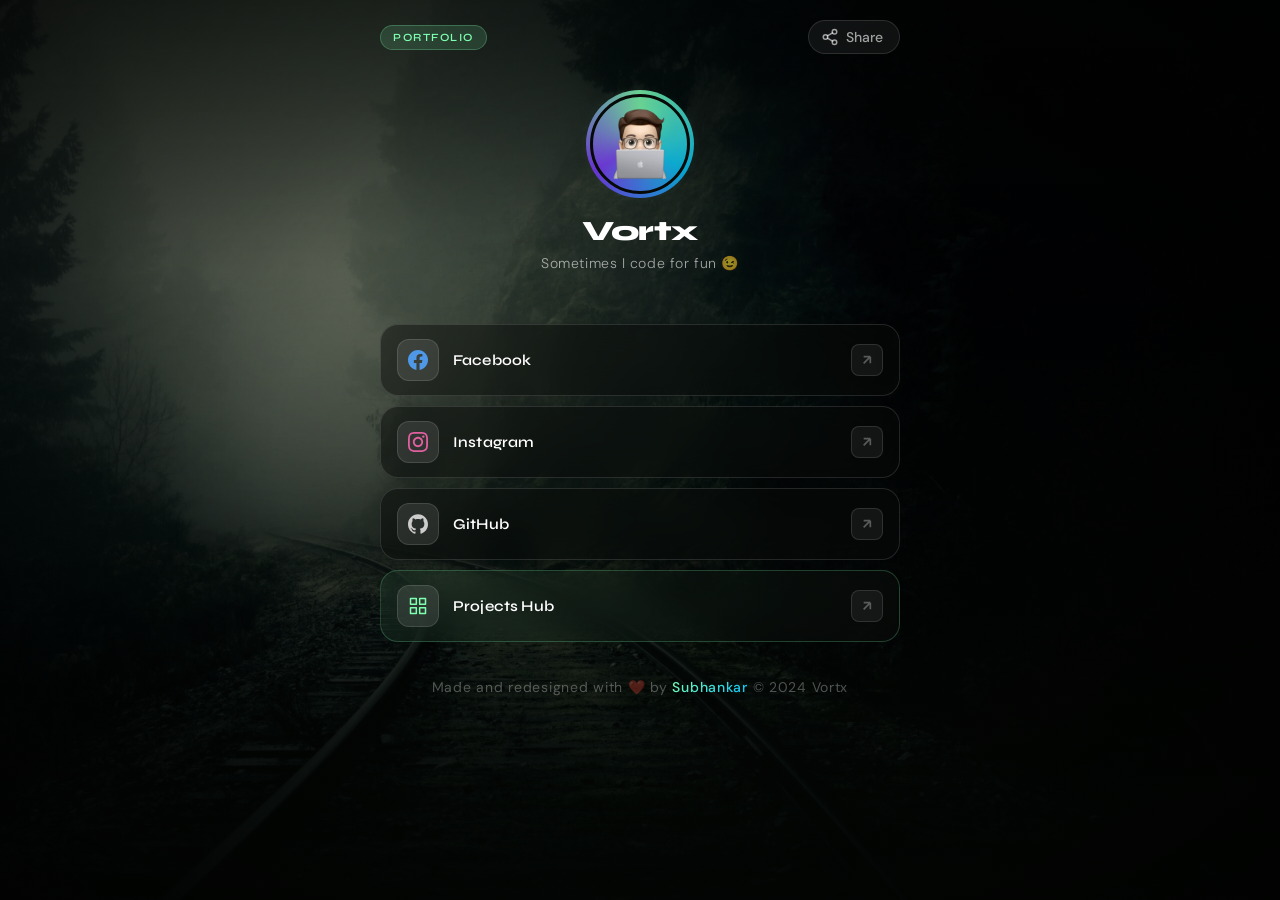
==== index.html @ 809f87cd "first" ====
<!DOCTYPE html>
<html lang="en">
<head>
    <meta charset="UTF-8">
    <meta http-equiv="X-UA-Compatible" content="IE=edge">
    <meta name="viewport" content="width=device-width, initial-scale=1.0">
    <title>Vortx</title>
    <link rel="shortcut icon" href="Main.png" type="image/x-icon">
    <link rel="preconnect" href="https://fonts.googleapis.com">
    <link rel="preconnect" href="https://fonts.gstatic.com" crossorigin>
    <link href="https://fonts.googleapis.com/css2?family=Syne:wght@400;500;600;700;800&family=DM+Sans:wght@300;400;500&display=swap" rel="stylesheet">
    <link rel="stylesheet" href="style.css">
</head>
<body>

  <div class="bg-wrap">
    <img class="bg-img" src="background.jpg" alt="">
    <div class="bg-overlay"></div>
    <div class="bg-vignette"></div>
  </div>

  <div class="page-wrapper">

    <!-- Top bar -->
    <header class="topbar">
      <div class="topbar-left">
        <span class="topbar-tag">Portfolio</span>
      </div>
      <button class="share-btn" id="shareBtn" title="Share">
        <svg width="18" height="18" viewBox="0 0 24 24" fill="none" stroke="currentColor" stroke-width="2" stroke-linecap="round" stroke-linejoin="round">
          <circle cx="18" cy="5" r="3"/><circle cx="6" cy="12" r="3"/><circle cx="18" cy="19" r="3"/>
          <line x1="8.59" y1="13.51" x2="15.42" y2="17.49"/><line x1="15.41" y1="6.51" x2="8.59" y2="10.49"/>
        </svg>
        <span>Share</span>
      </button>
    </header>

    <!-- Hero section -->
    <main class="hero">
      <div class="avatar-wrap">
        <div class="avatar-ring"></div>
        <img class="avatar" src="Main.png" alt="Vortx">
        <div class="avatar-glow"></div>
      </div>

      <h1 class="handle">Vortx</h1>
      <p class="tagline">Sometimes I code for fun 😉</p>
    </main>

    <!-- Links -->
    <nav class="links">

      <a href="https://www.facebook.com/subhankarkundu43" target="_blank" class="link-card" data-platform="facebook">
        <div class="link-icon">
          <svg viewBox="0 0 24 24" fill="currentColor"><path d="M24 12.073c0-6.627-5.373-12-12-12s-12 5.373-12 12c0 5.99 4.388 10.954 10.125 11.854v-8.385H7.078v-3.47h3.047V9.43c0-3.007 1.792-4.669 4.533-4.669 1.312 0 2.686.235 2.686.235v2.953H15.83c-1.491 0-1.956.925-1.956 1.874v2.25h3.328l-.532 3.47h-2.796v8.385C19.612 23.027 24 18.062 24 12.073z"/></svg>
        </div>
        <span class="link-label">Facebook</span>
        <div class="link-arrow">
          <svg width="16" height="16" viewBox="0 0 24 24" fill="none" stroke="currentColor" stroke-width="2.5"><path d="M7 17L17 7M17 7H7M17 7v10"/></svg>
        </div>
      </a>

      <a href="https://www.instagram.com/vortx_43" target="_blank" class="link-card" data-platform="instagram">
        <div class="link-icon">
          <svg viewBox="0 0 24 24" fill="currentColor"><path d="M12 2.163c3.204 0 3.584.012 4.85.07 3.252.148 4.771 1.691 4.919 4.919.058 1.265.069 1.645.069 4.849 0 3.205-.012 3.584-.069 4.849-.149 3.225-1.664 4.771-4.919 4.919-1.266.058-1.644.07-4.85.07-3.204 0-3.584-.012-4.849-.07-3.26-.149-4.771-1.699-4.919-4.92-.058-1.265-.07-1.644-.07-4.849 0-3.204.013-3.583.07-4.849.149-3.227 1.664-4.771 4.919-4.919 1.266-.057 1.645-.069 4.849-.069zm0-2.163c-3.259 0-3.667.014-4.947.072-4.358.2-6.78 2.618-6.98 6.98-.059 1.281-.073 1.689-.073 4.948 0 3.259.014 3.668.072 4.948.2 4.358 2.618 6.78 6.98 6.98 1.281.058 1.689.072 4.948.072 3.259 0 3.668-.014 4.948-.072 4.354-.2 6.782-2.618 6.979-6.98.059-1.28.073-1.689.073-4.948 0-3.259-.014-3.667-.072-4.947-.196-4.354-2.617-6.78-6.979-6.98-1.281-.059-1.69-.073-4.949-.073zm0 5.838c-3.403 0-6.162 2.759-6.162 6.162s2.759 6.163 6.162 6.163 6.162-2.759 6.162-6.163c0-3.403-2.759-6.162-6.162-6.162zm0 10.162c-2.209 0-4-1.79-4-4 0-2.209 1.791-4 4-4s4 1.791 4 4c0 2.21-1.791 4-4 4zm6.406-11.845c-.796 0-1.441.645-1.441 1.44s.645 1.44 1.441 1.44c.795 0 1.439-.645 1.439-1.44s-.644-1.44-1.439-1.44z"/></svg>
        </div>
        <span class="link-label">Instagram</span>
        <div class="link-arrow">
          <svg width="16" height="16" viewBox="0 0 24 24" fill="none" stroke="currentColor" stroke-width="2.5"><path d="M7 17L17 7M17 7H7M17 7v10"/></svg>
        </div>
      </a>

      <a href="https://github.com/Subhankar43" target="_blank" class="link-card" data-platform="github">
        <div class="link-icon">
          <svg viewBox="0 0 24 24" fill="currentColor"><path d="M12 .297c-6.63 0-12 5.373-12 12 0 5.303 3.438 9.8 8.205 11.385.6.113.82-.258.82-.577 0-.285-.01-1.04-.015-2.04-3.338.724-4.042-1.61-4.042-1.61C4.422 18.07 3.633 17.7 3.633 17.7c-1.087-.744.084-.729.084-.729 1.205.084 1.838 1.236 1.838 1.236 1.07 1.835 2.809 1.305 3.495.998.108-.776.417-1.305.76-1.605-2.665-.3-5.466-1.332-5.466-5.93 0-1.31.465-2.38 1.235-3.22-.135-.303-.54-1.523.105-3.176 0 0 1.005-.322 3.3 1.23.96-.267 1.98-.399 3-.405 1.02.006 2.04.138 3 .405 2.28-1.552 3.285-1.23 3.285-1.23.645 1.653.24 2.873.12 3.176.765.84 1.23 1.91 1.23 3.22 0 4.61-2.805 5.625-5.475 5.92.42.36.81 1.096.81 2.22 0 1.606-.015 2.896-.015 3.286 0 .315.21.69.825.57C20.565 22.092 24 17.592 24 12.297c0-6.627-5.373-12-12-12"/></svg>
        </div>
        <span class="link-label">GitHub</span>
        <div class="link-arrow">
          <svg width="16" height="16" viewBox="0 0 24 24" fill="none" stroke="currentColor" stroke-width="2.5"><path d="M7 17L17 7M17 7H7M17 7v10"/></svg>
        </div>
      </a>

      <a href="secondpage.html" class="link-card link-card--featured" data-platform="projects">
        <div class="link-icon">
          <svg viewBox="0 0 24 24" fill="none" stroke="currentColor" stroke-width="1.8" stroke-linecap="round" stroke-linejoin="round"><rect x="3" y="3" width="7" height="7"/><rect x="14" y="3" width="7" height="7"/><rect x="14" y="14" width="7" height="7"/><rect x="3" y="14" width="7" height="7"/></svg>
        </div>
        <span class="link-label">Projects Hub</span>
        <div class="link-arrow">
          <svg width="16" height="16" viewBox="0 0 24 24" fill="none" stroke="currentColor" stroke-width="2.5"><path d="M7 17L17 7M17 7H7M17 7v10"/></svg>
        </div>
      </a>
    </nav>
    <footer class="footer">
    <p class="credit">
        Made and redesigned with <span class="heart"></span>❤️ by 
        <a href="https://www.instagram.com/vortx_43" target="_blank" rel="noreferrer" class="credit-name">Subhankar</a><span> © 2024 Vortx</span>    
      </p>  
    </footer>

  </div>

  <!-- Toast notification -->
  <div class="toast" id="toast">Link copied!</div>

  <script src="script.js"></script>
</body>
</html>
---- style.css ----
/* Vortx Portfolio — Redesigned */
/* Credit: @Vortx */

@import url('https://fonts.googleapis.com/css2?family=Syne:wght@400;500;600;700;800&family=DM+Sans:ital,opsz,wght@0,9..40,300;0,9..40,400;0,9..40,500;1,9..40,300&display=swap');

/* ─── Reset & Base ─────────────────────────────────────── */
*, *::before, *::after {
  box-sizing: border-box;
  margin: 0;
  padding: 0;
}

:root {
  --white: #ffffff;
  --white-60: rgba(255,255,255,0.6);
  --white-30: rgba(255,255,255,0.3);
  --white-10: rgba(255,255,255,0.1);
  --white-06: rgba(255,255,255,0.06);
  --accent: #7fffb0;
  --accent-dim: rgba(127,255,176,0.15);
  --glass: rgba(10,12,10,0.45);
  --glass-border: rgba(255,255,255,0.12);
  --card-hover: rgba(255,255,255,0.08);
  --radius-card: 18px;
  --radius-sm: 10px;
  --transition: 0.22s cubic-bezier(0.4, 0, 0.2, 1);
}

html {
  -webkit-text-size-adjust: 100%;
  scroll-behavior: smooth;
}

body {
  font-family: 'DM Sans', sans-serif;
  font-size: 16px;
  color: var(--white);
  min-height: 100dvh;
  overflow-x: hidden;
  background: #070a07;
}

/* ─── Background ────────────────────────────────────────── */
.bg-wrap {
  position: fixed;
  inset: 0;
  z-index: 0;
}

.bg-img {
  width: 100%;
  height: 100%;
  object-fit: cover;
  object-position: center;
  display: block;
  filter: saturate(0.7) brightness(0.55);
}

.bg-overlay {
  position: absolute;
  inset: 0;
  background: linear-gradient(
    to bottom,
    rgba(4,8,4,0.35) 0%,
    rgba(4,8,4,0.1) 30%,
    rgba(4,8,4,0.4) 70%,
    rgba(4,8,4,0.85) 100%
  );
}

.bg-vignette {
  position: absolute;
  inset: 0;
  background: radial-gradient(ellipse at center, transparent 40%, rgba(0,0,0,0.65) 100%);
}

/* ─── Page Wrapper ──────────────────────────────────────── */
.page-wrapper {
  position: relative;
  z-index: 1;
  min-height: 100dvh;
  display: flex;
  flex-direction: column;
  align-items: center;
  padding: 0 20px 48px;
  max-width: 560px;
  margin: 0 auto;
  width: 100%;
}

/* ─── Topbar ────────────────────────────────────────────── */
.topbar {
  width: 100%;
  display: flex;
  align-items: center;
  justify-content: space-between;
  padding: 20px 0;
  margin-bottom: 8px;
}

.topbar-left {
  display: flex;
  align-items: center;
}

.topbar-tag {
  font-family: 'Syne', sans-serif;
  font-size: 11px;
  font-weight: 600;
  letter-spacing: 0.14em;
  text-transform: uppercase;
  color: var(--accent);
  background: var(--accent-dim);
  border: 1px solid rgba(127,255,176,0.25);
  padding: 5px 12px;
  border-radius: 50px;
}

.back-btn {
  display: flex;
  align-items: center;
  gap: 7px;
  color: var(--white-60);
  text-decoration: none;
  font-size: 14px;
  font-weight: 500;
  padding: 7px 14px 7px 10px;
  border-radius: 50px;
  border: 1px solid var(--glass-border);
  background: var(--white-06);
  backdrop-filter: blur(10px);
  transition: color var(--transition), background var(--transition), border-color var(--transition);
}

.back-btn:hover {
  color: var(--white);
  background: var(--white-10);
  border-color: var(--white-30);
}

.share-btn {
  display: flex;
  align-items: center;
  gap: 7px;
  background: var(--white-06);
  border: 1px solid var(--glass-border);
  color: var(--white-60);
  font-family: 'DM Sans', sans-serif;
  font-size: 14px;
  font-weight: 500;
  padding: 7px 16px 7px 12px;
  border-radius: 50px;
  cursor: pointer;
  backdrop-filter: blur(10px);
  transition: color var(--transition), background var(--transition), border-color var(--transition);
}

.share-btn:hover {
  color: var(--white);
  background: var(--white-10);
  border-color: var(--white-30);
}

/* ─── Hero ──────────────────────────────────────────────── */
.hero {
  display: flex;
  flex-direction: column;
  align-items: center;
  padding: 12px 0 36px;
  animation: fadeUp 0.6s ease both;
}

.hero--compact {
  padding: 8px 0 28px;
}

@keyframes fadeUp {
  from { opacity: 0; transform: translateY(20px); }
  to   { opacity: 1; transform: translateY(0); }
}

/* Avatar */
.avatar-wrap {
  position: relative;
  width: 100px;
  height: 100px;
  margin-bottom: 20px;
}

.avatar-ring {
  position: absolute;
  inset: -4px;
  border-radius: 50%;
  background: conic-gradient(var(--accent), #00c4ff, #7b2fff, var(--accent));
  animation: spin 4s linear infinite;
  opacity: 0.8;
}

@keyframes spin {
  to { transform: rotate(360deg); }
}

.avatar {
  position: relative;
  z-index: 1;
  width: 100%;
  height: 100%;
  border-radius: 50%;
  object-fit: cover;
  border: 3px solid #070a07;
  display: block;
}

.avatar-glow {
  position: absolute;
  inset: -12px;
  border-radius: 50%;
  background: radial-gradient(circle, rgba(127,255,176,0.18) 0%, transparent 70%);
  z-index: 0;
  pointer-events: none;
}

/* Text */
.handle {
  font-family: 'Syne', sans-serif;
  font-size: clamp(22px, 5vw, 28px);
  font-weight: 800;
  letter-spacing: -0.02em;
  color: var(--white);
  margin-bottom: 6px;
  text-align: center;
}

.tagline {
  font-size: 14px;
  font-weight: 300;
  color: var(--white-60);
  letter-spacing: 0.04em;
  margin-bottom: 16px;
  text-align: center;
}

.credit {
  font-size: 14px;
  color: var(--white-30);
  text-align: center;
}

.heart {
  color: #ff4f6b;
}

.credit-name {
  text-decoration: none;
  font-weight: 500;
  background: linear-gradient(135deg, #7fffb0, #00c4ff);
  -webkit-background-clip: text;
  -webkit-text-fill-color: transparent;
  background-clip: text;
}

/* ─── Links / Nav ───────────────────────────────────────── */
.links {
  width: 100%;
  display: flex;
  flex-direction: column;
  gap: 10px;
}

.link-card {
  display: flex;
  align-items: center;
  gap: 14px;
  width: 100%;
  padding: 14px 16px;
  border-radius: var(--radius-card);
  background: var(--glass);
  border: 1px solid var(--glass-border);
  backdrop-filter: blur(16px);
  -webkit-backdrop-filter: blur(16px);
  text-decoration: none;
  color: var(--white);
  transition: background var(--transition), border-color var(--transition), transform var(--transition), box-shadow var(--transition);
  animation: fadeUp 0.5s ease both;
  cursor: pointer;
}

/* Staggered animation for cards */
.link-card:nth-child(1) { animation-delay: 0.05s; }
.link-card:nth-child(2) { animation-delay: 0.10s; }
.link-card:nth-child(3) { animation-delay: 0.15s; }
.link-card:nth-child(4) { animation-delay: 0.20s; }
.link-card:nth-child(5) { animation-delay: 0.25s; }
.link-card:nth-child(6) { animation-delay: 0.30s; }

.link-card:hover {
  background: var(--card-hover);
  border-color: rgba(255,255,255,0.2);
  transform: translateY(-2px);
  box-shadow: 0 8px 30px rgba(0,0,0,0.35);
}

.link-card:active {
  transform: scale(0.98);
}

.link-card--featured {
  border-color: rgba(127,255,176,0.22);
  background: linear-gradient(135deg, rgba(127,255,176,0.07), rgba(10,12,10,0.5));
}

.link-card--featured:hover {
  border-color: rgba(127,255,176,0.4);
  box-shadow: 0 8px 30px rgba(127,255,176,0.12);
}

/* Link Icon */
.link-icon {
  flex-shrink: 0;
  width: 42px;
  height: 42px;
  border-radius: 12px;
  background: var(--white-10);
  border: 1px solid var(--glass-border);
  display: flex;
  align-items: center;
  justify-content: center;
  font-size: 22px;
  color: var(--white-60);
  transition: background var(--transition);
}

.link-card:hover .link-icon {
  background: var(--white-10);
  color: var(--white);
}

.link-icon svg {
  width: 20px;
  height: 20px;
}

.link-icon--emoji {
  font-size: 22px;
  color: inherit;
  border: none;
}

/* Platform-specific icon colors */
.link-card[data-platform="facebook"] .link-icon { color: #4f98e8; }
.link-card[data-platform="instagram"] .link-icon { color: #e060a0; }
.link-card[data-platform="twitter"] .link-icon   { color: #9db8c0; }
.link-card[data-platform="github"] .link-icon    { color: #ccc; }
.link-card[data-platform="projects"] .link-icon  { color: var(--accent); }
.link-card[data-platform="qr"] .link-icon        { color: #80cfff; }
.link-card[data-platform="player"] .link-icon    { color: #ff8080; }
.link-card[data-platform="tmkoc"] .link-icon     { color: #ffc060; }

/* Link text (for other.html descriptions) */
.link-text {
  display: flex;
  flex-direction: column;
  gap: 2px;
  flex: 1;
}

.link-desc {
  font-size: 12px;
  font-weight: 300;
  color: var(--white-30);
  letter-spacing: 0.01em;
}

/* Link Label */
.link-label {
  flex: 1;
  font-family: 'Syne', sans-serif;
  font-size: 15px;
  font-weight: 600;
  letter-spacing: 0.01em;
}

/* Link arrow */
.link-arrow {
  flex-shrink: 0;
  width: 32px;
  height: 32px;
  border-radius: 8px;
  background: var(--white-06);
  border: 1px solid var(--glass-border);
  display: flex;
  align-items: center;
  justify-content: center;
  color: var(--white-30);
  transition: background var(--transition), color var(--transition), transform var(--transition);
}

.link-card:hover .link-arrow {
  background: var(--white-10);
  color: var(--white-60);
  transform: translate(1px, -1px);
}

/* ─── Footer ────────────────────────────────────────────── */
.footer {
  margin-top: 36px;
  font-size: 12px;
  color: var(--white-30);
  letter-spacing: 0.06em;
}

/* ─── Toast ─────────────────────────────────────────────── */
.toast {
  position: fixed;
  bottom: 28px;
  left: 50%;
  transform: translateX(-50%) translateY(80px);
  background: rgba(20, 28, 20, 0.9);
  border: 1px solid rgba(127,255,176,0.35);
  color: var(--accent);
  font-family: 'Syne', sans-serif;
  font-size: 13px;
  font-weight: 600;
  letter-spacing: 0.06em;
  padding: 10px 22px;
  border-radius: 50px;
  backdrop-filter: blur(16px);
  pointer-events: none;
  opacity: 0;
  transition: opacity 0.3s ease, transform 0.3s cubic-bezier(0.34, 1.56, 0.64, 1);
  z-index: 9999;
  white-space: nowrap;
}

.toast.show {
  opacity: 1;
  transform: translateX(-50%) translateY(0);
}

/* ─── Responsive ─────────────────────────────────────────── */
@media (max-width: 480px) {
  .page-wrapper {
    padding: 0 16px 40px;
  }

  .handle {
    font-size: 22px;
  }

  .link-icon {
    width: 38px;
    height: 38px;
    border-radius: 10px;
  }

  .link-label {
    font-size: 14px;
  }

  .link-card {
    padding: 12px 14px;
    gap: 12px;
  }
}

@media (max-width: 360px) {
  .link-arrow { display: none; }
}

/* Touch devices: disable hover lift */
@media (hover: none) {
  .link-card:hover {
    transform: none;
    box-shadow: none;
  }
  .link-card:active {
    background: var(--card-hover);
    transform: scale(0.97);
  }
}

/* Reduced motion */
@prefers-reduced-motion: reduce {
  *, *::before, *::after {
    animation-duration: 0.01ms !important;
    transition-duration: 0.01ms !important;
  }
}
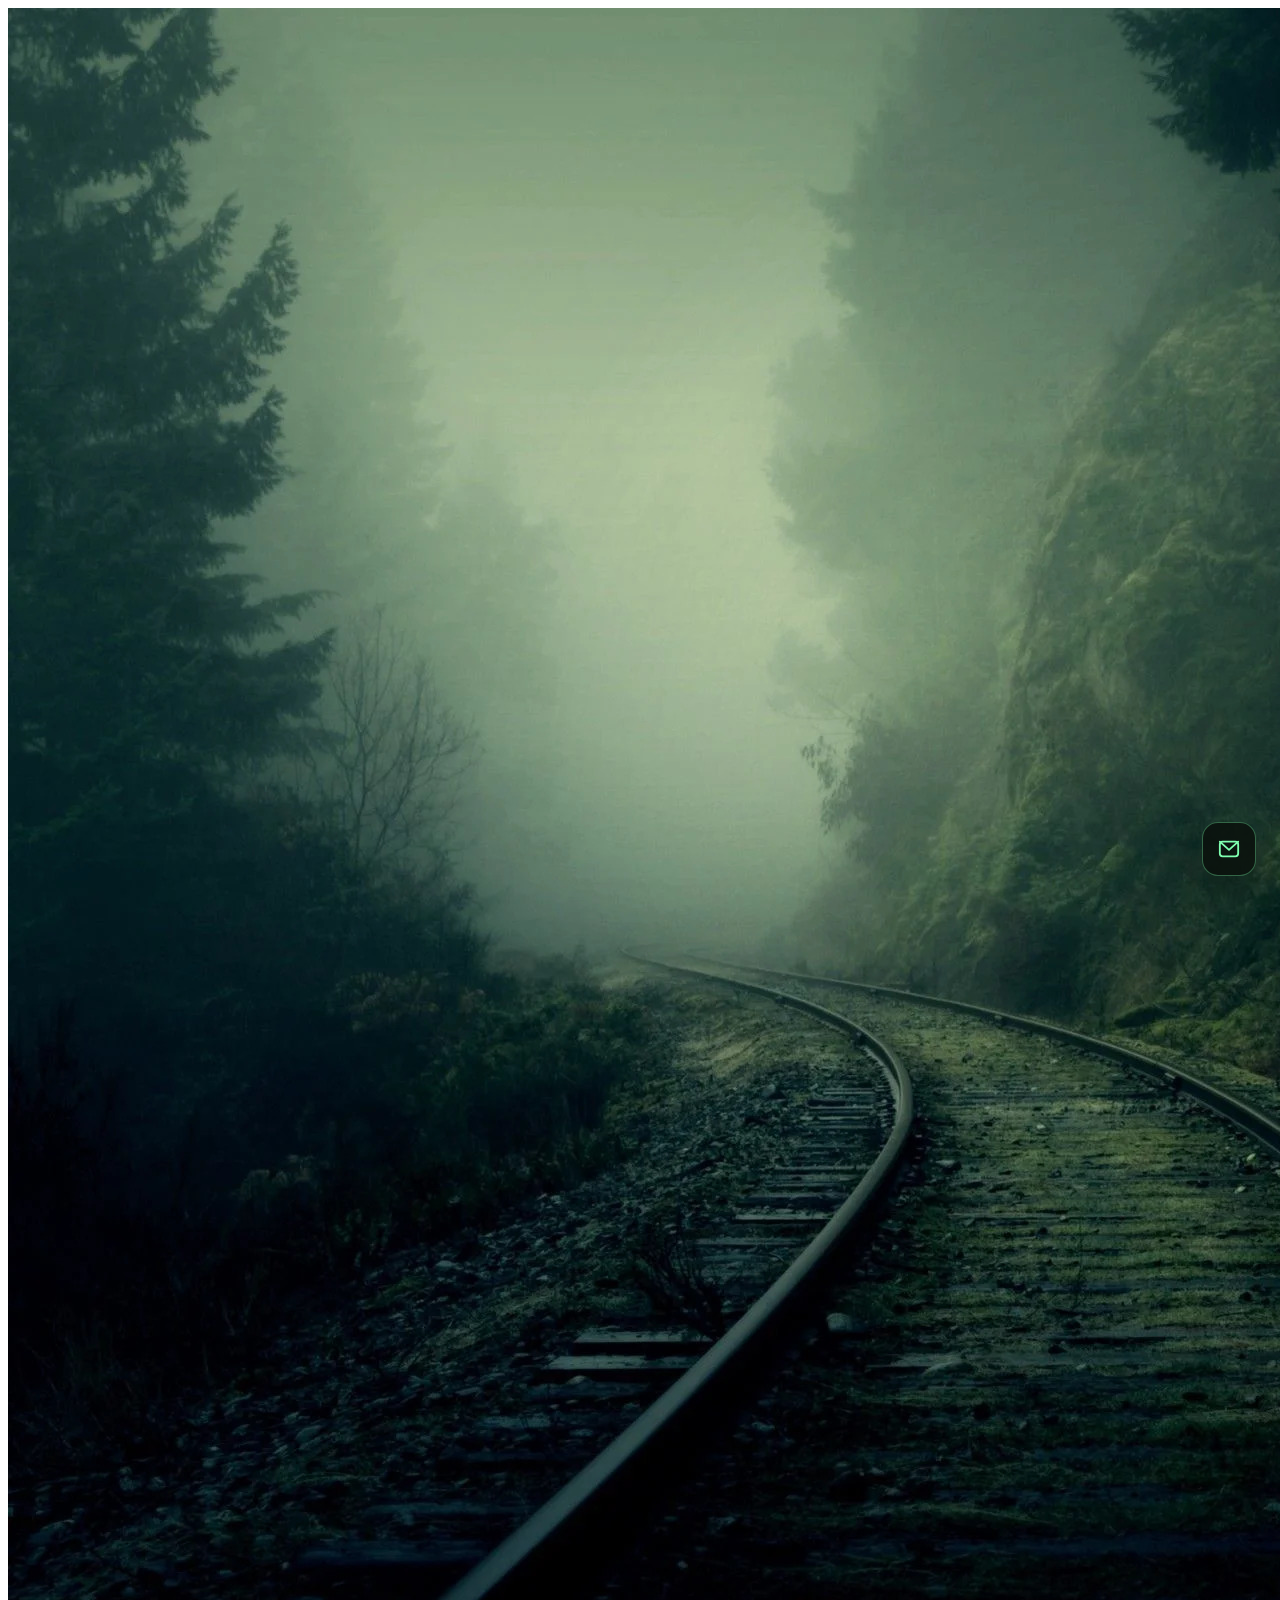
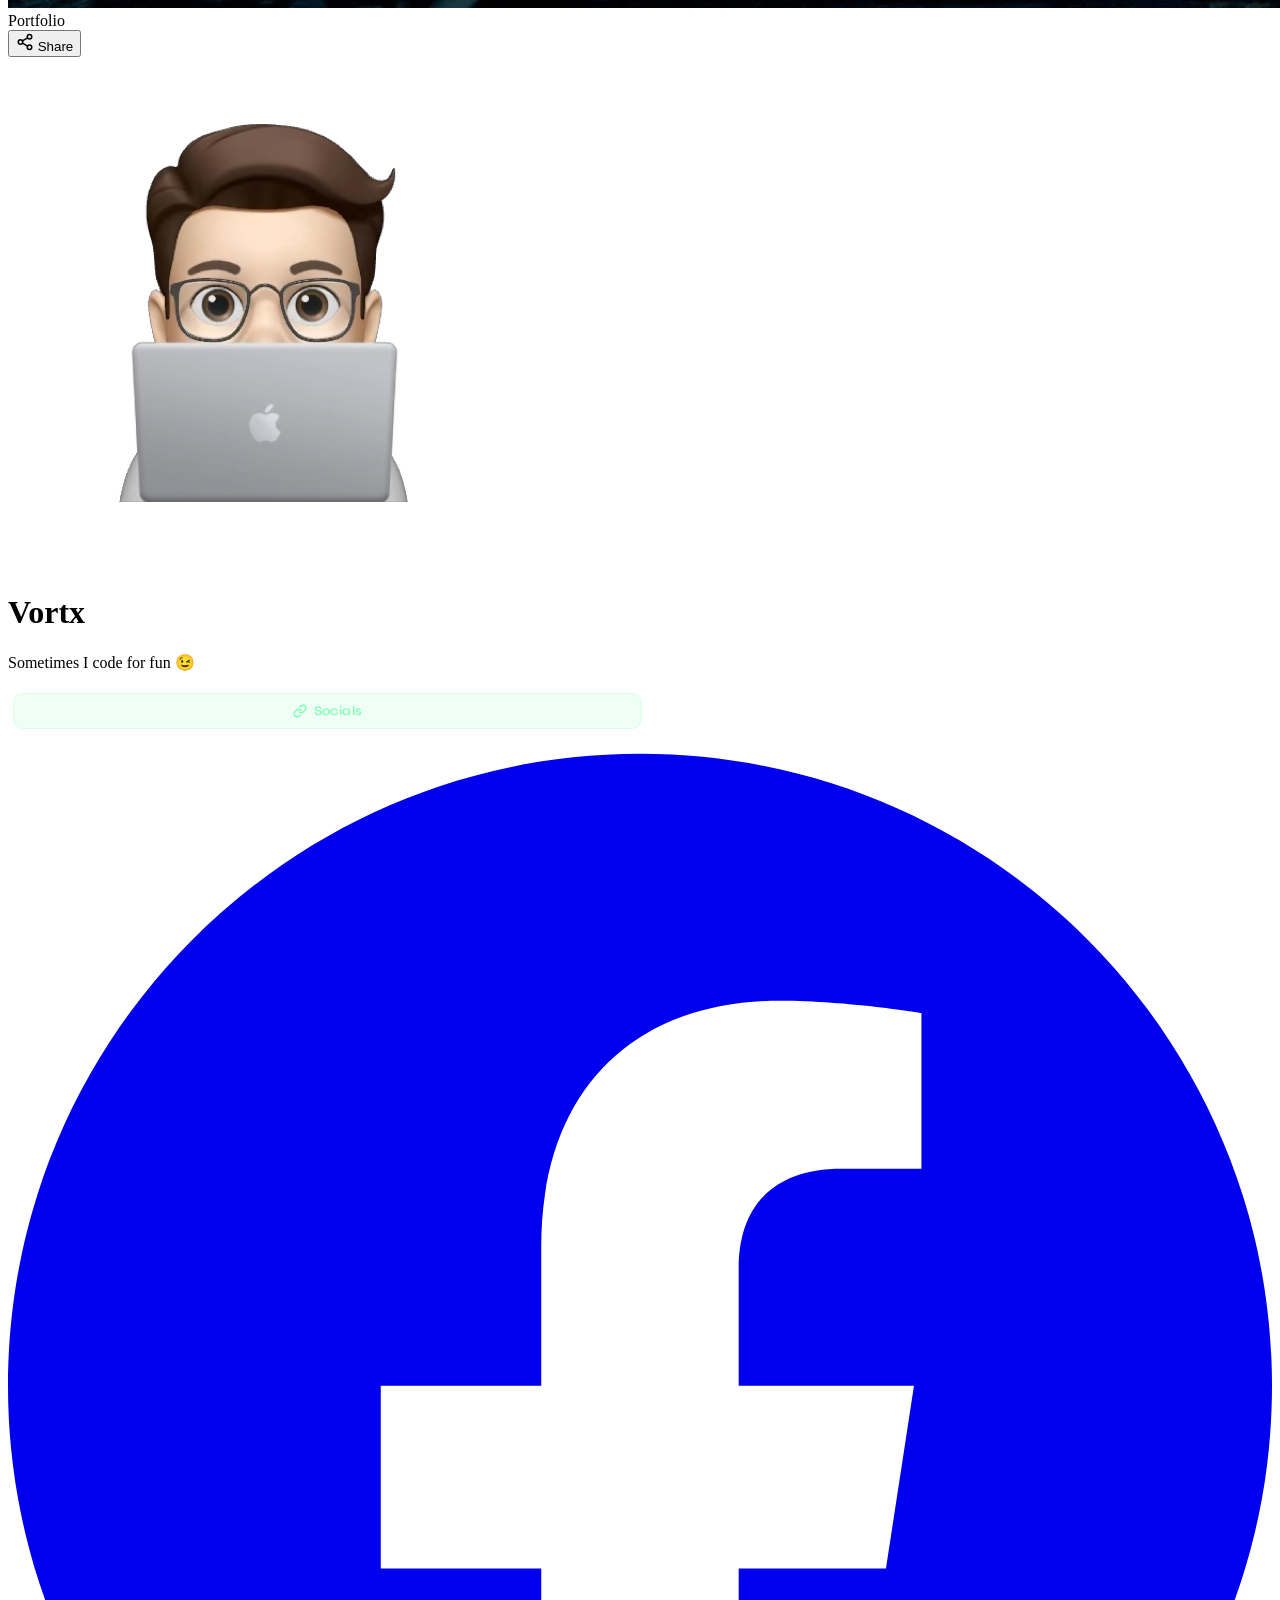
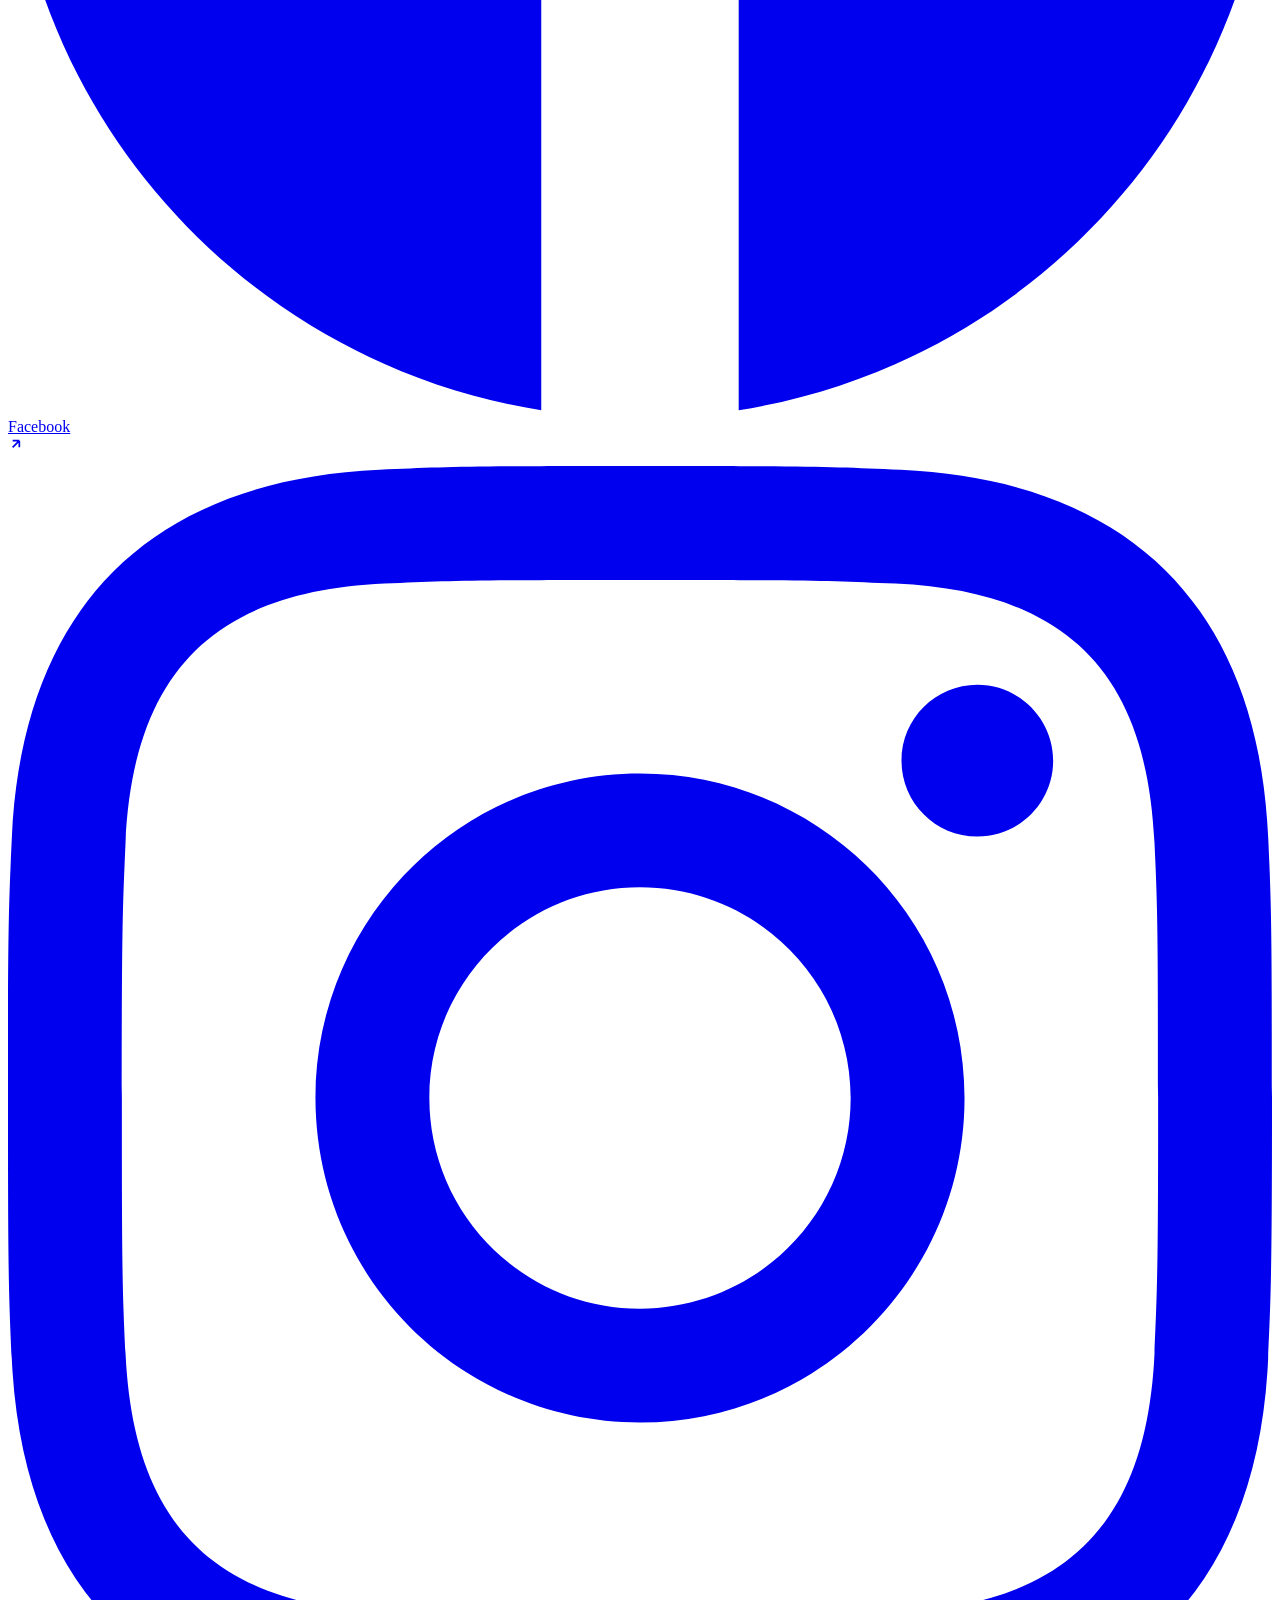
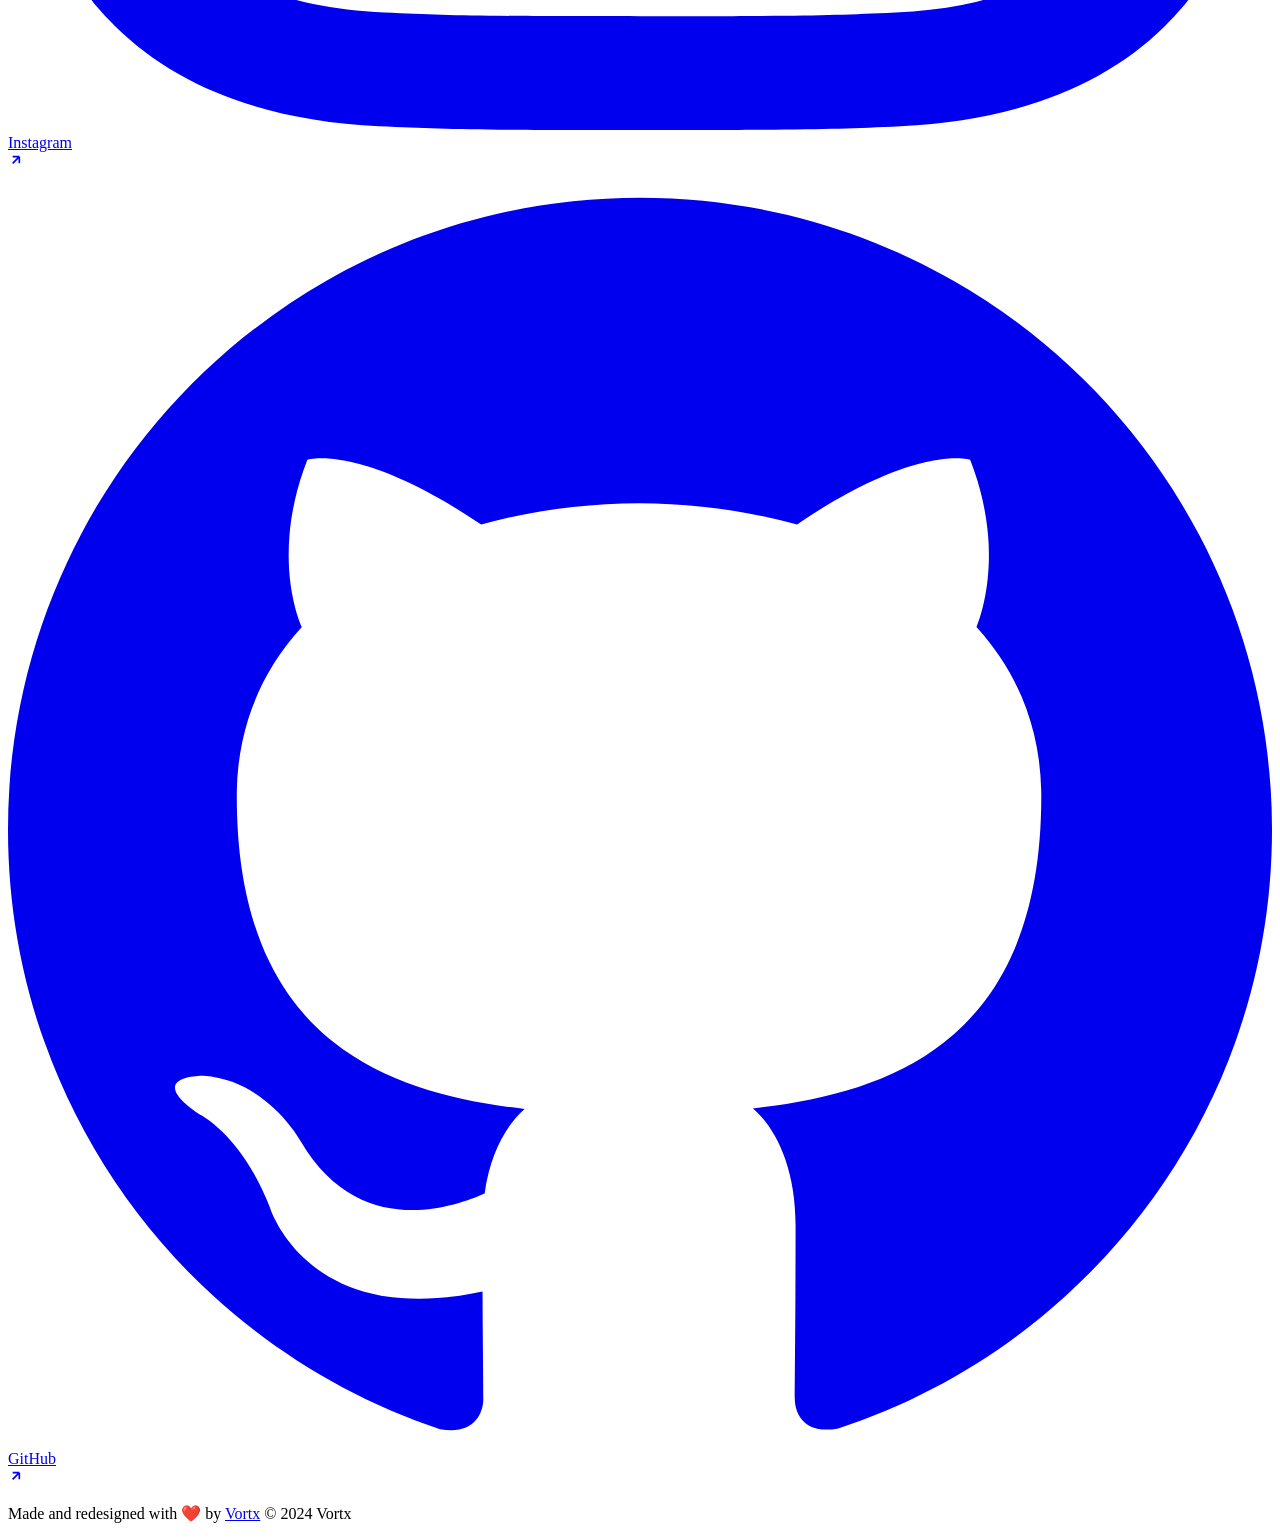
==== commit d164e543: "new contact form added and fixed broken UI" ====
--- a/index.html
+++ b/index.html
@@ -9,7 +9,333 @@
     <link rel="preconnect" href="https://fonts.googleapis.com">
     <link rel="preconnect" href="https://fonts.gstatic.com" crossorigin>
     <link href="https://fonts.googleapis.com/css2?family=Syne:wght@400;500;600;700;800&family=DM+Sans:wght@300;400;500&display=swap" rel="stylesheet">
-    <link rel="stylesheet" href="style.css">
+    <link rel="stylesheet" href="style2.css">
+    <style>
+      /* ── Tab switcher ── */
+      .tabs {
+        display: flex;
+        gap: 8px;
+        width: 100%;
+        margin-bottom: 16px;
+        background: rgba(255,255,255,0.04);
+        border: 1px solid rgba(255,255,255,0.08);
+        border-radius: 14px;
+        padding: 4px;
+      }
+
+      .tab-btn {
+        flex: 1;
+        padding: 9px 12px;
+        border-radius: 10px;
+        border: none;
+        background: transparent;
+        color: rgba(255,255,255,0.4);
+        font-family: 'Syne', sans-serif;
+        font-size: 13px;
+        font-weight: 600;
+        letter-spacing: 0.03em;
+        cursor: pointer;
+        transition: background 0.2s, color 0.2s;
+        display: flex;
+        align-items: center;
+        justify-content: center;
+        gap: 7px;
+      }
+
+      .tab-btn svg { flex-shrink: 0; }
+
+      .tab-btn.active {
+        background: rgba(127,255,176,0.12);
+        color: #7fffb0;
+        border: 1px solid rgba(127,255,176,0.2);
+      }
+
+      .tab-btn:not(.active):hover {
+        background: rgba(255,255,255,0.06);
+        color: rgba(255,255,255,0.7);
+      }
+
+      /* ── Tab panels ── */
+      .tab-panel { display: none; width: 100%; }
+      .tab-panel.active { display: flex; flex-direction: column; gap: 10px; }
+
+      /* ── Contact form ── */
+      .cf-wrap {
+        position: fixed;
+        bottom: 24px;
+        right: 24px;
+        z-index: 9999;
+        display: flex;
+        flex-direction: column;
+        align-items: flex-end;
+        gap: 12px;
+      }
+
+      .cf-trigger {
+        width: 54px;
+        height: 54px;
+        border-radius: 16px;
+        background: rgba(8,12,8,0.75);
+        border: 1px solid rgba(127,255,176,0.35);
+        backdrop-filter: blur(20px);
+        -webkit-backdrop-filter: blur(20px);
+        box-shadow: 0 8px 32px rgba(0,0,0,0.5), 0 0 22px rgba(127,255,176,0.1);
+        color: #7fffb0;
+        cursor: pointer;
+        display: flex;
+        align-items: center;
+        justify-content: center;
+        position: relative;
+        transition: transform 0.22s ease, box-shadow 0.22s ease, border-color 0.22s ease;
+        flex-shrink: 0;
+      }
+
+      .cf-trigger:hover {
+        transform: translateY(-2px);
+        border-color: rgba(127,255,176,0.6);
+        box-shadow: 0 12px 40px rgba(0,0,0,0.55), 0 0 30px rgba(127,255,176,0.18);
+      }
+
+      .cf-icon-mail, .cf-icon-close {
+        position: absolute;
+        transition: opacity 0.2s ease, transform 0.2s cubic-bezier(0.34,1.56,0.64,1);
+      }
+
+      .cf-icon-close { opacity: 0; transform: rotate(-90deg) scale(0.6); }
+      .cf-wrap.open .cf-icon-mail { opacity: 0; transform: rotate(90deg) scale(0.6); }
+      .cf-wrap.open .cf-icon-close { opacity: 1; transform: rotate(0deg) scale(1); }
+
+      .cf-panel {
+        width: 320px;
+        background: rgba(7,11,7,0.92);
+        border: 1px solid rgba(255,255,255,0.1);
+        border-radius: 22px;
+        backdrop-filter: blur(28px);
+        -webkit-backdrop-filter: blur(28px);
+        box-shadow: 0 28px 70px rgba(0,0,0,0.75), inset 0 1px 0 rgba(255,255,255,0.06);
+        overflow: hidden;
+        opacity: 0;
+        transform: translateY(12px) scale(0.96);
+        transform-origin: bottom right;
+        pointer-events: none;
+        transition: opacity 0.25s ease, transform 0.25s cubic-bezier(0.34,1.2,0.64,1);
+        display: none;
+      }
+
+      .cf-panel::before {
+        content: '';
+        display: block;
+        height: 1px;
+        background: linear-gradient(90deg, transparent, rgba(127,255,176,0.45), transparent);
+      }
+
+      .cf-inner { padding: 18px; }
+
+      .cf-head {
+        display: flex;
+        align-items: center;
+        gap: 12px;
+        margin-bottom: 16px;
+      }
+
+      .cf-head-icon {
+        width: 36px;
+        height: 36px;
+        border-radius: 10px;
+        background: rgba(127,255,176,0.1);
+        border: 1px solid rgba(127,255,176,0.2);
+        display: flex;
+        align-items: center;
+        justify-content: center;
+        color: #7fffb0;
+        flex-shrink: 0;
+      }
+
+      .cf-head h3 {
+        font-family: 'Syne', sans-serif;
+        font-size: 15px;
+        font-weight: 700;
+        color: #fff;
+        margin: 0 0 2px;
+      }
+
+      .cf-head p {
+        font-size: 11px;
+        color: rgba(255,255,255,0.35);
+        margin: 0;
+        font-weight: 300;
+      }
+
+      .cf-screen { display: none; }
+      .cf-screen.active { display: block; }
+
+      .cf-fields { display: flex; flex-direction: column; gap: 7px; }
+
+      .cf-row2 {
+        display: grid;
+        grid-template-columns: 1fr 1fr;
+        gap: 7px;
+      }
+
+      .cf-field { display: flex; flex-direction: column; gap: 3px; }
+
+      .cf-input {
+        background: rgba(255,255,255,0.05);
+        border: 1px solid rgba(255,255,255,0.1);
+        border-radius: 9px;
+        color: #fff;
+        font-family: 'DM Sans', sans-serif;
+        font-size: 13px;
+        padding: 9px 11px;
+        outline: none;
+        width: 100%;
+        transition: border-color 0.2s, background 0.2s, box-shadow 0.2s;
+        box-sizing: border-box;
+      }
+
+      .cf-input::placeholder { color: rgba(255,255,255,0.22); }
+
+      .cf-input:focus {
+        background: rgba(255,255,255,0.08);
+        border-color: rgba(127,255,176,0.5);
+        box-shadow: 0 0 0 3px rgba(127,255,176,0.08);
+      }
+
+      .cf-input.err {
+        border-color: rgba(255,75,75,0.6);
+        box-shadow: 0 0 0 3px rgba(255,75,75,0.07);
+      }
+
+      textarea.cf-input { resize: none; min-height: 72px; line-height: 1.5; }
+
+      .cf-err-msg {
+        font-size: 10px;
+        color: rgba(255,100,100,0.9);
+        font-weight: 500;
+        display: none;
+        padding-left: 2px;
+      }
+
+      .cf-err-msg.show { display: block; }
+
+      .cf-btn {
+        display: flex;
+        align-items: center;
+        justify-content: center;
+        gap: 7px;
+        width: 100%;
+        padding: 10px 16px;
+        border-radius: 9px;
+        background: linear-gradient(135deg, rgba(127,255,176,0.15), rgba(0,196,255,0.1));
+        border: 1px solid rgba(127,255,176,0.35);
+        color: #7fffb0;
+        font-family: 'Syne', sans-serif;
+        font-size: 13px;
+        font-weight: 700;
+        letter-spacing: 0.04em;
+        cursor: pointer;
+        margin-top: 4px;
+        transition: background 0.2s, border-color 0.2s, transform 0.18s, box-shadow 0.2s;
+        box-sizing: border-box;
+      }
+
+      .cf-btn:hover:not(:disabled) {
+        background: linear-gradient(135deg, rgba(127,255,176,0.25), rgba(0,196,255,0.18));
+        border-color: rgba(127,255,176,0.6);
+        box-shadow: 0 4px 20px rgba(127,255,176,0.15);
+        transform: translateY(-1px);
+      }
+
+      .cf-btn:disabled { opacity: 0.55; cursor: default; }
+
+      .cf-spinner {
+        width: 14px;
+        height: 14px;
+        border: 2px solid rgba(127,255,176,0.2);
+        border-top-color: #7fffb0;
+        border-radius: 50%;
+        animation: cfspin 0.7s linear infinite;
+        display: none;
+        flex-shrink: 0;
+      }
+
+      .cf-btn.loading .cf-btn-label { opacity: 0.5; }
+      .cf-btn.loading .cf-spinner   { display: block; }
+      .cf-btn.loading .cf-arrow     { display: none; }
+
+      @keyframes cfspin { to { transform: rotate(360deg); } }
+
+      .cf-result {
+        display: flex;
+        flex-direction: column;
+        align-items: center;
+        text-align: center;
+        gap: 10px;
+        padding: 8px 8px 4px;
+      }
+
+      .cf-result-icon {
+        width: 54px;
+        height: 54px;
+        border-radius: 50%;
+        display: flex;
+        align-items: center;
+        justify-content: center;
+      }
+
+      .cf-result-icon.success {
+        background: rgba(127,255,176,0.12);
+        border: 1px solid rgba(127,255,176,0.3);
+        color: #7fffb0;
+      }
+
+      .cf-result-icon.error {
+        background: rgba(255,80,80,0.1);
+        border: 1px solid rgba(255,80,80,0.3);
+        color: #ff6060;
+      }
+
+      .cf-result h3 {
+        font-family: 'Syne', sans-serif;
+        font-size: 16px;
+        font-weight: 700;
+        color: #fff;
+        margin: 0;
+      }
+
+      .cf-result p {
+        font-size: 12px;
+        color: rgba(255,255,255,0.4);
+        margin: 0;
+        line-height: 1.5;
+      }
+
+      .cf-again {
+        margin-top: 4px;
+        padding: 7px 18px;
+        border-radius: 8px;
+        background: rgba(255,255,255,0.06);
+        border: 1px solid rgba(255,255,255,0.12);
+        color: rgba(255,255,255,0.6);
+        font-family: 'DM Sans', sans-serif;
+        font-size: 12px;
+        font-weight: 500;
+        cursor: pointer;
+        transition: background 0.2s, color 0.2s, border-color 0.2s;
+      }
+
+      .cf-again:hover {
+        background: rgba(255,255,255,0.1);
+        color: #fff;
+        border-color: rgba(255,255,255,0.22);
+      }
+
+      @media (max-width: 480px) {
+        .cf-wrap  { bottom: 18px; right: 16px; }
+        .cf-panel { width: calc(100vw - 32px); }
+        .cf-row2  { grid-template-columns: 1fr; }
+      }
+    </style>
 </head>
 <body>
 
@@ -21,7 +347,6 @@
 
   <div class="page-wrapper">
 
-    <!-- Top bar -->
     <header class="topbar">
       <div class="topbar-left">
         <span class="topbar-tag">Portfolio</span>
@@ -35,20 +360,30 @@
       </button>
     </header>
 
-    <!-- Hero section -->
     <main class="hero">
       <div class="avatar-wrap">
         <div class="avatar-ring"></div>
         <img class="avatar" src="Main.png" alt="Vortx">
         <div class="avatar-glow"></div>
       </div>
-
       <h1 class="handle">Vortx</h1>
       <p class="tagline">Sometimes I code for fun 😉</p>
     </main>
 
-    <!-- Links -->
-    <nav class="links">
+    <!-- Tab switcher -->
+    <div class="tabs">
+      <button class="tab-btn active" data-tab="links">
+        <svg width="14" height="14" viewBox="0 0 24 24" fill="none" stroke="currentColor" stroke-width="2.5" stroke-linecap="round" stroke-linejoin="round"><path d="M10 13a5 5 0 0 0 7.54.54l3-3a5 5 0 0 0-7.07-7.07l-1.72 1.71"/><path d="M14 11a5 5 0 0 0-7.54-.54l-3 3a5 5 0 0 0 7.07 7.07l1.71-1.71"/></svg>
+        Socials
+      </button>
+      <button class="tab-btn" data-tab="projects">
+        <svg width="14" height="14" viewBox="0 0 24 24" fill="none" stroke="currentColor" stroke-width="2.5" stroke-linecap="round" stroke-linejoin="round"><rect x="3" y="3" width="7" height="7"/><rect x="14" y="3" width="7" height="7"/><rect x="14" y="14" width="7" height="7"/><rect x="3" y="14" width="7" height="7"/></svg>
+        Project Showcase
+      </button>
+    </div>
+
+    <!-- Tab: Links -->
+    <div class="tab-panel active" id="tab-links">
 
       <a href="https://www.facebook.com/subhankarkundu43" target="_blank" class="link-card" data-platform="facebook">
         <div class="link-icon">
@@ -60,7 +395,7 @@
         </div>
       </a>
 
-      <a href="https://www.instagram.com/vortx_43" target="_blank" class="link-card" data-platform="instagram">
+      <a href="https://www.instagram.com/subhankarkundu43" target="_blank" class="link-card" data-platform="instagram">
         <div class="link-icon">
           <svg viewBox="0 0 24 24" fill="currentColor"><path d="M12 2.163c3.204 0 3.584.012 4.85.07 3.252.148 4.771 1.691 4.919 4.919.058 1.265.069 1.645.069 4.849 0 3.205-.012 3.584-.069 4.849-.149 3.225-1.664 4.771-4.919 4.919-1.266.058-1.644.07-4.85.07-3.204 0-3.584-.012-4.849-.07-3.26-.149-4.771-1.699-4.919-4.92-.058-1.265-.07-1.644-.07-4.849 0-3.204.013-3.583.07-4.849.149-3.227 1.664-4.771 4.919-4.919 1.266-.057 1.645-.069 4.849-.069zm0-2.163c-3.259 0-3.667.014-4.947.072-4.358.2-6.78 2.618-6.98 6.98-.059 1.281-.073 1.689-.073 4.948 0 3.259.014 3.668.072 4.948.2 4.358 2.618 6.78 6.98 6.98 1.281.058 1.689.072 4.948.072 3.259 0 3.668-.014 4.948-.072 4.354-.2 6.782-2.618 6.979-6.98.059-1.28.073-1.689.073-4.948 0-3.259-.014-3.667-.072-4.947-.196-4.354-2.617-6.78-6.979-6.98-1.281-.059-1.69-.073-4.949-.073zm0 5.838c-3.403 0-6.162 2.759-6.162 6.162s2.759 6.163 6.162 6.163 6.162-2.759 6.162-6.163c0-3.403-2.759-6.162-6.162-6.162zm0 10.162c-2.209 0-4-1.79-4-4 0-2.209 1.791-4 4-4s4 1.791 4 4c0 2.21-1.791 4-4 4zm6.406-11.845c-.796 0-1.441.645-1.441 1.44s.645 1.44 1.441 1.44c.795 0 1.439-.645 1.439-1.44s-.644-1.44-1.439-1.44z"/></svg>
         </div>
@@ -80,28 +415,318 @@
         </div>
       </a>
 
-      <a href="secondpage.html" class="link-card link-card--featured" data-platform="projects">
-        <div class="link-icon">
-          <svg viewBox="0 0 24 24" fill="none" stroke="currentColor" stroke-width="1.8" stroke-linecap="round" stroke-linejoin="round"><rect x="3" y="3" width="7" height="7"/><rect x="14" y="3" width="7" height="7"/><rect x="14" y="14" width="7" height="7"/><rect x="3" y="14" width="7" height="7"/></svg>
-        </div>
-        <span class="link-label">Projects Hub</span>
+    </div>
+
+    <!-- Tab: Projects -->
+    <div class="tab-panel" id="tab-projects">
+
+      <a href="https://vortexography.netlify.app" target="_blank" class="link-card" data-platform="stegano">
+        <div class="link-icon link-icon--emoji">🤫</div>
+        <div class="link-text">
+          <span class="link-label">Steganography</span>
+          <span class="link-desc">Hide messages inside images</span>
+        </div>
         <div class="link-arrow">
           <svg width="16" height="16" viewBox="0 0 24 24" fill="none" stroke="currentColor" stroke-width="2.5"><path d="M7 17L17 7M17 7H7M17 7v10"/></svg>
         </div>
       </a>
-    </nav>
+
+      <a href="https://vortx-memer.netlify.app" target="_blank" class="link-card" data-platform="memer">
+        <div class="link-icon link-icon--emoji">😂</div>
+        <div class="link-text">
+          <span class="link-label">Vortx-Memer</span>
+          <span class="link-desc">Generate random memes from Reddit</span>
+        </div>
+        <div class="link-arrow">
+          <svg width="16" height="16" viewBox="0 0 24 24" fill="none" stroke="currentColor" stroke-width="2.5"><path d="M7 17L17 7M17 7H7M17 7v10"/></svg>
+        </div>
+      </a>
+
+      <a href="https://vortx-qr.netlify.app" target="_blank" class="link-card" data-platform="qr">
+        <div class="link-icon">
+          <svg viewBox="0 0 24 24" fill="none" stroke="currentColor" stroke-width="1.8" stroke-linecap="round" stroke-linejoin="round">
+            <rect x="3" y="3" width="5" height="5"/><rect x="16" y="3" width="5" height="5"/><rect x="3" y="16" width="5" height="5"/>
+            <path d="M21 16h-3v3M21 21h-3M16 16v5M12 3v3M12 8h3M12 12v3M12 16v3M8 12H3M12 12H9"/>
+          </svg>
+        </div>
+        <div class="link-text">
+          <span class="link-label">Vortx-QR</span>
+          <span class="link-desc">QR code generator</span>
+        </div>
+        <div class="link-arrow">
+          <svg width="16" height="16" viewBox="0 0 24 24" fill="none" stroke="currentColor" stroke-width="2.5"><path d="M7 17L17 7M17 7H7M17 7v10"/></svg>
+        </div>
+      </a>
+
+      <a href="https://vortx-standup.netlify.app" target="_blank" class="link-card" data-platform="standup">
+        <div class="link-icon link-icon--emoji">🎤</div>
+        <div class="link-text">
+          <span class="link-label">Random Standups</span>
+          <span class="link-desc">Suggests random stand-up comedy videos</span>
+        </div>
+        <div class="link-arrow">
+          <svg width="16" height="16" viewBox="0 0 24 24" fill="none" stroke="currentColor" stroke-width="2.5"><path d="M7 17L17 7M17 7H7M17 7v10"/></svg>
+        </div>
+      </a>
+
+      <a href="https://vortx-tmkoc.netlify.app" target="_blank" class="link-card" data-platform="tmkoc">
+        <div class="link-icon">
+          <svg viewBox="0 0 24 24" fill="none" stroke="currentColor" stroke-width="1.8" stroke-linecap="round" stroke-linejoin="round">
+            <rect x="2" y="7" width="20" height="15" rx="2" ry="2"/><polyline points="17 2 12 7 7 2"/>
+          </svg>
+        </div>
+        <div class="link-text">
+          <span class="link-label">Random TMKOC</span>
+          <span class="link-desc">Sugggests random episodes from Taarak Mehta</span>
+        </div>
+        <div class="link-arrow">
+          <svg width="16" height="16" viewBox="0 0 24 24" fill="none" stroke="currentColor" stroke-width="2.5"><path d="M7 17L17 7M17 7H7M17 7v10"/></svg>
+        </div>
+      </a>
+
+    </div>
+
     <footer class="footer">
-    <p class="credit">
-        Made and redesigned with <span class="heart"></span>❤️ by 
-        <a href="https://www.instagram.com/vortx_43" target="_blank" rel="noreferrer" class="credit-name">Subhankar</a><span> © 2024 Vortx</span>    
-      </p>  
+      <p class="credit">
+        Made and redesigned with <span class="heart">❤️</span> by
+        <a href="https://www.instagram.com/vortx_43" target="_blank" rel="noreferrer" class="credit-name">Vortx</a>
+        <span> © 2024 Vortx</span>
+      </p>
     </footer>
 
   </div>
 
-  <!-- Toast notification -->
-  <div class="toast" id="toast">Link copied!</div>
-
-  <script src="script.js"></script>
+  <div class="toast" id="toast"></div>
+
+  <!-- ── Contact Form Widget ── -->
+  <div class="cf-wrap" id="cfWrap">
+    <button class="cf-trigger" id="cfTrigger" aria-label="Open contact form">
+      <svg class="cf-icon-mail" width="22" height="22" viewBox="0 0 24 24" fill="none" stroke="currentColor" stroke-width="2" stroke-linecap="round" stroke-linejoin="round">
+        <rect x="2" y="4" width="20" height="16" rx="3"/><polyline points="2,4 12,13 22,4"/>
+      </svg>
+      <svg class="cf-icon-close" width="20" height="20" viewBox="0 0 24 24" fill="none" stroke="currentColor" stroke-width="2.5" stroke-linecap="round">
+        <line x1="18" y1="6" x2="6" y2="18"/><line x1="6" y1="6" x2="18" y2="18"/>
+      </svg>
+    </button>
+
+    <div class="cf-panel" id="cfPanel">
+      <div class="cf-inner">
+        <div class="cf-head">
+          <div class="cf-head-icon">
+            <svg width="16" height="16" viewBox="0 0 24 24" fill="none" stroke="currentColor" stroke-width="2" stroke-linecap="round" stroke-linejoin="round">
+              <rect x="2" y="4" width="20" height="16" rx="3"/><polyline points="2,4 12,13 22,4"/>
+            </svg>
+          </div>
+          <div>
+            <h3>Get in Touch</h3>
+            <p>I'll reply as soon as possible</p>
+          </div>
+        </div>
+
+        <div class="cf-screen active" id="screenForm">
+          <div class="cf-fields">
+            <div class="cf-row2">
+              <div class="cf-field">
+                <input class="cf-input" id="cf-name" type="text" placeholder="Your name" autocomplete="off">
+                <span class="cf-err-msg" id="err-name">Name is required</span>
+              </div>
+              <div class="cf-field">
+                <input class="cf-input" id="cf-email" type="email" placeholder="Email address" autocomplete="off">
+                <span class="cf-err-msg" id="err-email">Valid email required</span>
+              </div>
+            </div>
+            <div class="cf-row2">
+              <div class="cf-field">
+                <input class="cf-input" id="cf-phone" type="tel" placeholder="Phone number" autocomplete="off">
+                <span class="cf-err-msg" id="err-phone">Phone is required</span>
+              </div>
+              <div class="cf-field">
+                <input class="cf-input" id="cf-subject" type="text" placeholder="Subject" autocomplete="off">
+                <span class="cf-err-msg" id="err-subject">Subject is required</span>
+              </div>
+            </div>
+            <div class="cf-field">
+              <textarea class="cf-input" id="cf-message" placeholder="Your message..." rows="3"></textarea>
+              <span class="cf-err-msg" id="err-message">Message is required</span>
+            </div>
+            <button class="cf-btn" id="cfSubmit">
+              <span class="cf-btn-label">Send Message</span>
+              <span class="cf-spinner"></span>
+              <svg class="cf-arrow" width="15" height="15" viewBox="0 0 24 24" fill="none" stroke="currentColor" stroke-width="2.5" stroke-linecap="round" stroke-linejoin="round">
+                <line x1="5" y1="12" x2="19" y2="12"/><polyline points="12,5 19,12 12,19"/>
+              </svg>
+            </button>
+          </div>
+        </div>
+
+        <div class="cf-screen" id="screenSuccess">
+          <div class="cf-result">
+            <div class="cf-result-icon success">
+              <svg width="26" height="26" viewBox="0 0 24 24" fill="none" stroke="currentColor" stroke-width="2.5" stroke-linecap="round" stroke-linejoin="round"><polyline points="20 6 9 17 4 12"/></svg>
+            </div>
+            <h3>Message Sent!</h3>
+            <p>Thanks for reaching out. I'll get back to you soon 🙌</p>
+            <button class="cf-again" id="btnAgainSuccess">Send another</button>
+          </div>
+        </div>
+
+        <div class="cf-screen" id="screenError">
+          <div class="cf-result">
+            <div class="cf-result-icon error">
+              <svg width="26" height="26" viewBox="0 0 24 24" fill="none" stroke="currentColor" stroke-width="2.5" stroke-linecap="round" stroke-linejoin="round">
+                <circle cx="12" cy="12" r="10"/><line x1="12" y1="8" x2="12" y2="12"/><line x1="12" y1="16" x2="12.01" y2="16"/>
+              </svg>
+            </div>
+            <h3>Oops!</h3>
+            <p>Something went wrong. Try reaching me on social media instead.</p>
+            <button class="cf-again" id="btnAgainError">Try again</button>
+          </div>
+        </div>
+
+      </div>
+    </div>
+  </div>
+
+  <script src="script2.js"></script>
+
+  <script>
+    // ── Tab switcher ──
+    document.querySelectorAll('.tab-btn').forEach(function(btn) {
+      btn.addEventListener('click', function() {
+        var tab = btn.getAttribute('data-tab');
+        document.querySelectorAll('.tab-btn').forEach(function(b) { b.classList.remove('active'); });
+        document.querySelectorAll('.tab-panel').forEach(function(p) { p.classList.remove('active'); });
+        btn.classList.add('active');
+        document.getElementById('tab-' + tab).classList.add('active');
+      });
+    });
+
+    // ── Contact Form ──
+    (function () {
+      var WORKER_URL = 'https://vortx-contact.russiandekho.workers.dev'; // 🔁 Your worker URL
+
+      var wrap    = document.getElementById('cfWrap');
+      var trigger = document.getElementById('cfTrigger');
+      var panel   = document.getElementById('cfPanel');
+      var submit  = document.getElementById('cfSubmit');
+
+      function showScreen(id) {
+        ['screenForm','screenSuccess','screenError'].forEach(function(s) {
+          var el = document.getElementById(s);
+          if (el) el.className = 'cf-screen' + (s === id ? ' active' : '');
+        });
+      }
+
+      showScreen('screenForm');
+
+      var isOpen = false;
+
+      function openForm() {
+        isOpen = true;
+        wrap.classList.add('open');
+        panel.style.display = 'block';
+        setTimeout(function() {
+          panel.style.opacity = '1';
+          panel.style.transform = 'translateY(0) scale(1)';
+          panel.style.pointerEvents = 'all';
+        }, 10);
+      }
+
+      function closeForm() {
+        isOpen = false;
+        wrap.classList.remove('open');
+        panel.style.opacity = '0';
+        panel.style.transform = 'translateY(12px) scale(0.96)';
+        panel.style.pointerEvents = 'none';
+        setTimeout(function() { if (!isOpen) panel.style.display = 'none'; }, 260);
+      }
+
+      trigger.addEventListener('click', function(e) { e.stopPropagation(); isOpen ? closeForm() : openForm(); });
+      document.addEventListener('keydown', function(e) { if (e.key === 'Escape' && isOpen) closeForm(); });
+      document.addEventListener('click', function(e) { if (isOpen && !wrap.contains(e.target)) closeForm(); });
+
+      var EMAIL_RE = /^([a-zA-Z0-9_\-\.]+)@([a-zA-Z0-9_\-\.]+)\.([a-zA-Z]{2,5})$/;
+      var fields = [
+        { inputId: 'cf-name',    errId: 'err-name',    key: 'name',     check: function(v){ return v.trim() !== ''; } },
+        { inputId: 'cf-email',   errId: 'err-email',   key: 'email',    check: function(v){ return EMAIL_RE.test(v.trim()); } },
+        { inputId: 'cf-phone',   errId: 'err-phone',   key: 'phone_no', check: function(v){ return v.trim() !== ''; } },
+        { inputId: 'cf-subject', errId: 'err-subject', key: 'subject',  check: function(v){ return v.trim() !== ''; } },
+        { inputId: 'cf-message', errId: 'err-message', key: 'message',  check: function(v){ return v.trim() !== ''; } },
+      ];
+
+      fields.forEach(function(f) {
+        var el = document.getElementById(f.inputId);
+        if (el) el.addEventListener('input', function() {
+          el.classList.remove('err');
+          var e = document.getElementById(f.errId);
+          if (e) e.classList.remove('show');
+        });
+      });
+
+      function validate() {
+        var ok = true;
+        fields.forEach(function(f) {
+          var el  = document.getElementById(f.inputId);
+          var err = document.getElementById(f.errId);
+          if (!f.check(el ? el.value : '')) {
+            ok = false;
+            if (el)  el.classList.add('err');
+            if (err) err.classList.add('show');
+          }
+        });
+        return ok;
+      }
+
+      function resetForm() {
+        fields.forEach(function(f) {
+          var el  = document.getElementById(f.inputId);
+          var err = document.getElementById(f.errId);
+          if (el)  { el.value = ''; el.classList.remove('err'); }
+          if (err) err.classList.remove('show');
+        });
+        submit.classList.remove('loading');
+        submit.disabled = false;
+        showScreen('screenForm');
+      }
+
+      document.getElementById('btnAgainSuccess').addEventListener('click', resetForm);
+      document.getElementById('btnAgainError').addEventListener('click', resetForm);
+
+      submit.addEventListener('click', async function() {
+        if (!validate()) return;
+
+        submit.classList.add('loading');
+        submit.disabled = true;
+
+        var payload = {};
+        fields.forEach(function(f) {
+          var el  = document.getElementById(f.inputId);
+          var val = el ? el.value.trim() : '';
+          payload[f.key] = f.key === 'email' ? val.toLowerCase() : val;
+        });
+
+        try {
+          var res  = await fetch(WORKER_URL, {
+            method:  'POST',
+            headers: { 'Content-Type': 'application/json' },
+            body:    JSON.stringify(payload)
+          });
+          var data = await res.json();
+          if (data.status === true) {
+            showScreen('screenSuccess');
+          } else {
+            console.warn('Worker error:', data.msg);
+            showScreen('screenError');
+          }
+        } catch (e) {
+          console.error('Fetch error:', e);
+          showScreen('screenError');
+        } finally {
+          submit.classList.remove('loading');
+          submit.disabled = false;
+        }
+      });
+    })();
+  </script>
 </body>
 </html>
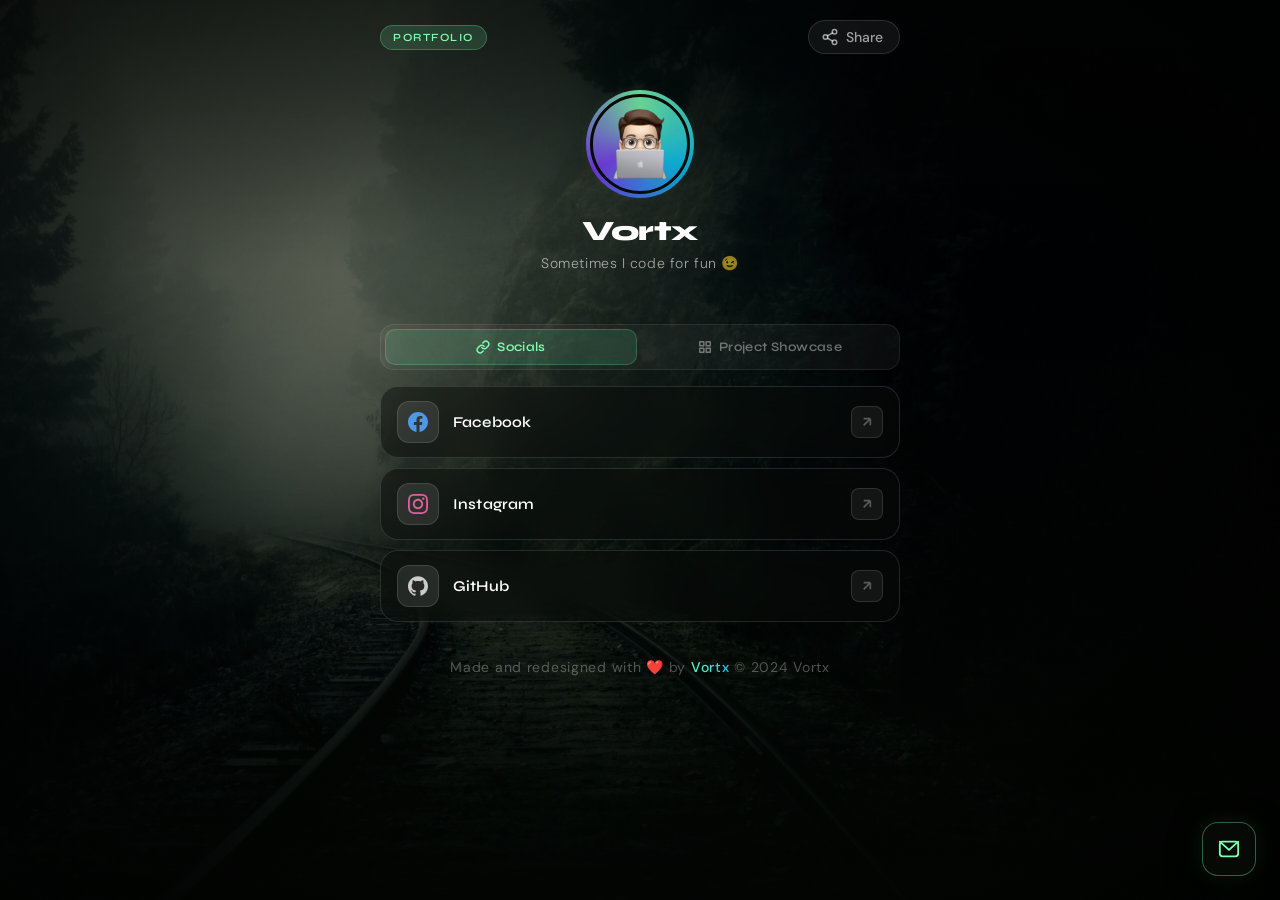
==== commit d93f2585: "fixed file renaming" ====
--- a/index.html
+++ b/index.html
@@ -9,7 +9,7 @@
     <link rel="preconnect" href="https://fonts.googleapis.com">
     <link rel="preconnect" href="https://fonts.gstatic.com" crossorigin>
     <link href="https://fonts.googleapis.com/css2?family=Syne:wght@400;500;600;700;800&family=DM+Sans:wght@300;400;500&display=swap" rel="stylesheet">
-    <link rel="stylesheet" href="style2.css">
+    <link rel="stylesheet" href="style.css">
     <style>
       /* ── Tab switcher ── */
       .tabs {
@@ -587,7 +587,7 @@
     </div>
   </div>
 
-  <script src="script2.js"></script>
+  <script src="script.js"></script>
 
   <script>
     // ── Tab switcher ──
--- a/style.css
+++ b/style.css
@@ -0,0 +1,864 @@
+/* Vortx Portfolio — Redesigned */
+/* Credit: @Vortx */
+
+@import url('https://fonts.googleapis.com/css2?family=Syne:wght@400;500;600;700;800&family=DM+Sans:ital,opsz,wght@0,9..40,300;0,9..40,400;0,9..40,500;1,9..40,300&display=swap');
+
+/* ─── Reset & Base ─────────────────────────────────────── */
+*, *::before, *::after {
+  box-sizing: border-box;
+  margin: 0;
+  padding: 0;
+}
+
+:root {
+  --white: #ffffff;
+  --white-60: rgba(255,255,255,0.6);
+  --white-30: rgba(255,255,255,0.3);
+  --white-10: rgba(255,255,255,0.1);
+  --white-06: rgba(255,255,255,0.06);
+  --accent: #7fffb0;
+  --accent-dim: rgba(127,255,176,0.15);
+  --glass: rgba(10,12,10,0.45);
+  --glass-border: rgba(255,255,255,0.12);
+  --card-hover: rgba(255,255,255,0.08);
+  --radius-card: 18px;
+  --radius-sm: 10px;
+  --transition: 0.22s cubic-bezier(0.4, 0, 0.2, 1);
+}
+
+html {
+  -webkit-text-size-adjust: 100%;
+  scroll-behavior: smooth;
+}
+
+body {
+  font-family: 'DM Sans', sans-serif;
+  font-size: 16px;
+  color: var(--white);
+  min-height: 100dvh;
+  overflow-x: hidden;
+  background: #070a07;
+}
+
+/* ─── Background ────────────────────────────────────────── */
+.bg-wrap {
+  position: fixed;
+  inset: 0;
+  z-index: 0;
+}
+
+.bg-img {
+  width: 100%;
+  height: 100%;
+  object-fit: cover;
+  object-position: center;
+  display: block;
+  filter: saturate(0.7) brightness(0.55);
+}
+
+.bg-overlay {
+  position: absolute;
+  inset: 0;
+  background: linear-gradient(
+    to bottom,
+    rgba(4,8,4,0.35) 0%,
+    rgba(4,8,4,0.1) 30%,
+    rgba(4,8,4,0.4) 70%,
+    rgba(4,8,4,0.85) 100%
+  );
+}
+
+.bg-vignette {
+  position: absolute;
+  inset: 0;
+  background: radial-gradient(ellipse at center, transparent 40%, rgba(0,0,0,0.65) 100%);
+}
+
+/* ─── Page Wrapper ──────────────────────────────────────── */
+.page-wrapper {
+  position: relative;
+  z-index: 1;
+  min-height: 100dvh;
+  display: flex;
+  flex-direction: column;
+  align-items: center;
+  padding: 0 20px 48px;
+  max-width: 560px;
+  margin: 0 auto;
+  width: 100%;
+}
+
+/* ─── Topbar ────────────────────────────────────────────── */
+.topbar {
+  width: 100%;
+  display: flex;
+  align-items: center;
+  justify-content: space-between;
+  padding: 20px 0;
+  margin-bottom: 8px;
+}
+
+.topbar-left {
+  display: flex;
+  align-items: center;
+}
+
+.topbar-tag {
+  font-family: 'Syne', sans-serif;
+  font-size: 11px;
+  font-weight: 600;
+  letter-spacing: 0.14em;
+  text-transform: uppercase;
+  color: var(--accent);
+  background: var(--accent-dim);
+  border: 1px solid rgba(127,255,176,0.25);
+  padding: 5px 12px;
+  border-radius: 50px;
+}
+
+.back-btn {
+  display: flex;
+  align-items: center;
+  gap: 7px;
+  color: var(--white-60);
+  text-decoration: none;
+  font-size: 14px;
+  font-weight: 500;
+  padding: 7px 14px 7px 10px;
+  border-radius: 50px;
+  border: 1px solid var(--glass-border);
+  background: var(--white-06);
+  backdrop-filter: blur(10px);
+  transition: color var(--transition), background var(--transition), border-color var(--transition);
+}
+
+.back-btn:hover {
+  color: var(--white);
+  background: var(--white-10);
+  border-color: var(--white-30);
+}
+
+.share-btn {
+  display: flex;
+  align-items: center;
+  gap: 7px;
+  background: var(--white-06);
+  border: 1px solid var(--glass-border);
+  color: var(--white-60);
+  font-family: 'DM Sans', sans-serif;
+  font-size: 14px;
+  font-weight: 500;
+  padding: 7px 16px 7px 12px;
+  border-radius: 50px;
+  cursor: pointer;
+  backdrop-filter: blur(10px);
+  transition: color var(--transition), background var(--transition), border-color var(--transition);
+}
+
+.share-btn:hover {
+  color: var(--white);
+  background: var(--white-10);
+  border-color: var(--white-30);
+}
+
+/* ─── Hero ──────────────────────────────────────────────── */
+.hero {
+  display: flex;
+  flex-direction: column;
+  align-items: center;
+  padding: 12px 0 36px;
+  animation: fadeUp 0.6s ease both;
+}
+
+.hero--compact {
+  padding: 8px 0 28px;
+}
+
+@keyframes fadeUp {
+  from { opacity: 0; transform: translateY(20px); }
+  to   { opacity: 1; transform: translateY(0); }
+}
+
+/* Avatar */
+.avatar-wrap {
+  position: relative;
+  width: 100px;
+  height: 100px;
+  margin-bottom: 20px;
+}
+
+.avatar-ring {
+  position: absolute;
+  inset: -4px;
+  border-radius: 50%;
+  background: conic-gradient(var(--accent), #00c4ff, #7b2fff, var(--accent));
+  animation: spin 4s linear infinite;
+  opacity: 0.8;
+}
+
+@keyframes spin {
+  to { transform: rotate(360deg); }
+}
+
+.avatar {
+  position: relative;
+  z-index: 1;
+  width: 100%;
+  height: 100%;
+  border-radius: 50%;
+  object-fit: cover;
+  border: 3px solid #070a07;
+  display: block;
+}
+
+.avatar-glow {
+  position: absolute;
+  inset: -12px;
+  border-radius: 50%;
+  background: radial-gradient(circle, rgba(127,255,176,0.18) 0%, transparent 70%);
+  z-index: 0;
+  pointer-events: none;
+}
+
+/* Text */
+.handle {
+  font-family: 'Syne', sans-serif;
+  font-size: clamp(22px, 5vw, 28px);
+  font-weight: 800;
+  letter-spacing: -0.02em;
+  color: var(--white);
+  margin-bottom: 6px;
+  text-align: center;
+}
+
+.tagline {
+  font-size: 14px;
+  font-weight: 300;
+  color: var(--white-60);
+  letter-spacing: 0.04em;
+  margin-bottom: 16px;
+  text-align: center;
+}
+
+.credit {
+  font-size: 14px;
+  color: var(--white-30);
+  text-align: center;
+}
+
+.heart {
+  color: #ff4f6b;
+}
+
+.credit-name {
+  text-decoration: none;
+  font-weight: 500;
+  background: linear-gradient(135deg, #7fffb0, #00c4ff);
+  -webkit-background-clip: text;
+  -webkit-text-fill-color: transparent;
+  background-clip: text;
+}
+
+/* ─── Links / Nav ───────────────────────────────────────── */
+.links {
+  width: 100%;
+  display: flex;
+  flex-direction: column;
+  gap: 10px;
+}
+
+.link-card {
+  display: flex;
+  align-items: center;
+  gap: 14px;
+  width: 100%;
+  padding: 14px 16px;
+  border-radius: var(--radius-card);
+  background: var(--glass);
+  border: 1px solid var(--glass-border);
+  backdrop-filter: blur(16px);
+  -webkit-backdrop-filter: blur(16px);
+  text-decoration: none;
+  color: var(--white);
+  transition: background var(--transition), border-color var(--transition), transform var(--transition), box-shadow var(--transition);
+  animation: fadeUp 0.5s ease both;
+  cursor: pointer;
+}
+
+/* Staggered animation for cards */
+.link-card:nth-child(1) { animation-delay: 0.05s; }
+.link-card:nth-child(2) { animation-delay: 0.10s; }
+.link-card:nth-child(3) { animation-delay: 0.15s; }
+.link-card:nth-child(4) { animation-delay: 0.20s; }
+.link-card:nth-child(5) { animation-delay: 0.25s; }
+.link-card:nth-child(6) { animation-delay: 0.30s; }
+
+.link-card:hover {
+  background: var(--card-hover);
+  border-color: rgba(255,255,255,0.2);
+  transform: translateY(-2px);
+  box-shadow: 0 8px 30px rgba(0,0,0,0.35);
+}
+
+.link-card:active {
+  transform: scale(0.98);
+}
+
+.link-card--featured {
+  border-color: rgba(127,255,176,0.22);
+  background: linear-gradient(135deg, rgba(127,255,176,0.07), rgba(10,12,10,0.5));
+}
+
+.link-card--featured:hover {
+  border-color: rgba(127,255,176,0.4);
+  box-shadow: 0 8px 30px rgba(127,255,176,0.12);
+}
+
+/* Link Icon */
+.link-icon {
+  flex-shrink: 0;
+  width: 42px;
+  height: 42px;
+  border-radius: 12px;
+  background: var(--white-10);
+  border: 1px solid var(--glass-border);
+  display: flex;
+  align-items: center;
+  justify-content: center;
+  font-size: 22px;
+  color: var(--white-60);
+  transition: background var(--transition);
+}
+
+.link-card:hover .link-icon {
+  background: var(--white-10);
+  color: var(--white);
+}
+
+.link-icon svg {
+  width: 20px;
+  height: 20px;
+}
+
+.link-icon--emoji {
+  font-size: 22px;
+  color: inherit;
+  border: none;
+}
+
+/* Platform-specific icon colors */
+.link-card[data-platform="facebook"] .link-icon { color: #4f98e8; }
+.link-card[data-platform="instagram"] .link-icon { color: #e060a0; }
+.link-card[data-platform="twitter"] .link-icon   { color: #9db8c0; }
+.link-card[data-platform="github"] .link-icon    { color: #ccc; }
+.link-card[data-platform="projects"] .link-icon  { color: var(--accent); }
+.link-card[data-platform="qr"] .link-icon        { color: #80cfff; }
+.link-card[data-platform="player"] .link-icon    { color: #ff8080; }
+.link-card[data-platform="tmkoc"] .link-icon     { color: #ffc060; }
+
+/* Link text (for other.html descriptions) */
+.link-text {
+  display: flex;
+  flex-direction: column;
+  gap: 2px;
+  flex: 1;
+}
+
+.link-desc {
+  font-size: 12px;
+  font-weight: 300;
+  color: var(--white-30);
+  letter-spacing: 0.01em;
+}
+
+/* Link Label */
+.link-label {
+  flex: 1;
+  font-family: 'Syne', sans-serif;
+  font-size: 15px;
+  font-weight: 600;
+  letter-spacing: 0.01em;
+}
+
+/* Link arrow */
+.link-arrow {
+  flex-shrink: 0;
+  width: 32px;
+  height: 32px;
+  border-radius: 8px;
+  background: var(--white-06);
+  border: 1px solid var(--glass-border);
+  display: flex;
+  align-items: center;
+  justify-content: center;
+  color: var(--white-30);
+  transition: background var(--transition), color var(--transition), transform var(--transition);
+}
+
+.link-card:hover .link-arrow {
+  background: var(--white-10);
+  color: var(--white-60);
+  transform: translate(1px, -1px);
+}
+
+/* ─── Footer ────────────────────────────────────────────── */
+.footer {
+  margin-top: 36px;
+  font-size: 12px;
+  color: var(--white-30);
+  letter-spacing: 0.06em;
+}
+
+/* ─── Toast ─────────────────────────────────────────────── */
+.toast {
+  position: fixed;
+  bottom: 28px;
+  left: 50%;
+  transform: translateX(-50%) translateY(80px);
+  background: rgba(20, 28, 20, 0.9);
+  border: 1px solid rgba(127,255,176,0.35);
+  color: var(--accent);
+  font-family: 'Syne', sans-serif;
+  font-size: 13px;
+  font-weight: 600;
+  letter-spacing: 0.06em;
+  padding: 10px 22px;
+  border-radius: 50px;
+  backdrop-filter: blur(16px);
+  pointer-events: none;
+  opacity: 0;
+  transition: opacity 0.3s ease, transform 0.3s cubic-bezier(0.34, 1.56, 0.64, 1);
+  z-index: 9999;
+  white-space: nowrap;
+}
+
+.toast.show {
+  opacity: 1;
+  transform: translateX(-50%) translateY(0);
+}
+
+/* ─── Responsive ─────────────────────────────────────────── */
+@media (max-width: 480px) {
+  .page-wrapper {
+    padding: 0 16px 40px;
+  }
+
+  .handle {
+    font-size: 22px;
+  }
+
+  .link-icon {
+    width: 38px;
+    height: 38px;
+    border-radius: 10px;
+  }
+
+  .link-label {
+    font-size: 14px;
+  }
+
+  .link-card {
+    padding: 12px 14px;
+    gap: 12px;
+  }
+}
+
+@media (max-width: 360px) {
+  .link-arrow { display: none; }
+}
+
+/* Touch devices: disable hover lift */
+@media (hover: none) {
+  .link-card:hover {
+    transform: none;
+    box-shadow: none;
+  }
+  .link-card:active {
+    background: var(--card-hover);
+    transform: scale(0.97);
+  }
+}
+
+/* Reduced motion */
+@prefers-reduced-motion: reduce {
+  *, *::before, *::after {
+    animation-duration: 0.01ms !important;
+    transition-duration: 0.01ms !important;
+  }
+}
+
+/* ─── Contact Form Widget ───────────────────────────────── */
+
+.cf-wrap {
+  position: fixed;
+  bottom: 24px;
+  right: 24px;
+  z-index: 9999;
+  display: flex;
+  flex-direction: column;
+  align-items: flex-end;
+  gap: 12px;
+}
+
+/* ── Trigger Button ── */
+.cf-trigger {
+  width: 54px;
+  height: 54px;
+  border-radius: 16px;
+  background: rgba(8, 12, 8, 0.75);
+  border: 1px solid rgba(127, 255, 176, 0.35);
+  backdrop-filter: blur(20px);
+  -webkit-backdrop-filter: blur(20px);
+  box-shadow:
+    0 8px 32px rgba(0,0,0,0.5),
+    0 0 0 1px rgba(127,255,176,0.08),
+    0 0 22px rgba(127,255,176,0.1);
+  color: #7fffb0;
+  cursor: pointer;
+  display: flex;
+  align-items: center;
+  justify-content: center;
+  position: relative;
+  transition: transform 0.22s cubic-bezier(0.4,0,0.2,1),
+              box-shadow 0.22s ease,
+              border-color 0.22s ease;
+  flex-shrink: 0;
+}
+
+.cf-trigger:hover {
+  transform: translateY(-2px);
+  border-color: rgba(127,255,176,0.6);
+  box-shadow:
+    0 12px 40px rgba(0,0,0,0.55),
+    0 0 0 1px rgba(127,255,176,0.15),
+    0 0 30px rgba(127,255,176,0.18);
+}
+
+.cf-trigger:active {
+  transform: scale(0.95);
+}
+
+/* Icon swap on open */
+.cf-icon-mail,
+.cf-icon-close {
+  position: absolute;
+  transition: opacity 0.2s ease, transform 0.2s cubic-bezier(0.34,1.56,0.64,1);
+}
+
+.cf-icon-close {
+  opacity: 0;
+  transform: rotate(-90deg) scale(0.6);
+}
+
+.cf-wrap.is-open .cf-icon-mail {
+  opacity: 0;
+  transform: rotate(90deg) scale(0.6);
+}
+
+.cf-wrap.is-open .cf-icon-close {
+  opacity: 1;
+  transform: rotate(0deg) scale(1);
+}
+
+/* ── Panel ── */
+.cf-panel {
+  width: 320px;
+  background: rgba(7, 11, 7, 0.88);
+  border: 1px solid rgba(255,255,255,0.1);
+  border-radius: 22px;
+  backdrop-filter: blur(28px);
+  -webkit-backdrop-filter: blur(28px);
+  box-shadow:
+    0 28px 70px rgba(0,0,0,0.75),
+    0 0 0 1px rgba(127,255,176,0.05),
+    inset 0 1px 0 rgba(255,255,255,0.06);
+  overflow: hidden;
+  /* closed state */
+  opacity: 0;
+  transform: translateY(12px) scale(0.96);
+  transform-origin: bottom right;
+  pointer-events: none;
+  transition:
+    opacity 0.25s cubic-bezier(0.4,0,0.2,1),
+    transform 0.25s cubic-bezier(0.34,1.2,0.64,1);
+}
+
+.cf-wrap.is-open .cf-panel {
+  opacity: 1;
+  transform: translateY(0) scale(1);
+  pointer-events: all;
+}
+
+/* Accent top line */
+.cf-panel::before {
+  content: '';
+  display: block;
+  height: 1px;
+  background: linear-gradient(90deg, transparent 0%, rgba(127,255,176,0.45) 50%, transparent 100%);
+}
+
+.cf-panel-inner {
+  padding: 20px;
+}
+
+/* ── Header ── */
+.cf-header {
+  display: flex;
+  align-items: center;
+  gap: 12px;
+  margin-bottom: 18px;
+}
+
+.cf-header-icon {
+  width: 38px;
+  height: 38px;
+  border-radius: 10px;
+  background: rgba(127,255,176,0.1);
+  border: 1px solid rgba(127,255,176,0.2);
+  display: flex;
+  align-items: center;
+  justify-content: center;
+  color: #7fffb0;
+  flex-shrink: 0;
+}
+
+.cf-title {
+  font-family: 'Syne', sans-serif;
+  font-size: 16px;
+  font-weight: 700;
+  color: #fff;
+  margin: 0 0 2px;
+  letter-spacing: -0.01em;
+}
+
+.cf-subtitle {
+  font-size: 12px;
+  color: rgba(255,255,255,0.35);
+  margin: 0;
+  font-weight: 300;
+}
+
+/* ── Form Layout ── */
+/* display is controlled by JS inline style (flex or none) */
+.cf-form {
+  flex-direction: column;
+  gap: 8px;
+}
+
+.cf-row {
+  display: grid;
+  grid-template-columns: 1fr 1fr;
+  gap: 8px;
+}
+
+.cf-field {
+  position: relative;
+  display: flex;
+  flex-direction: column;
+}
+
+/* ── Inputs ── */
+.cf-input {
+  background: rgba(255,255,255,0.05);
+  border: 1px solid rgba(255,255,255,0.1);
+  border-radius: 10px;
+  color: #fff;
+  font-family: 'DM Sans', sans-serif;
+  font-size: 13px;
+  padding: 10px 12px;
+  outline: none;
+  transition:
+    border-color 0.2s ease,
+    background 0.2s ease,
+    box-shadow 0.2s ease;
+  width: 100%;
+}
+
+.cf-input::placeholder {
+  color: rgba(255,255,255,0.22);
+}
+
+.cf-input:hover {
+  border-color: rgba(255,255,255,0.18);
+}
+
+.cf-input:focus {
+  background: rgba(255,255,255,0.07);
+  border-color: rgba(127,255,176,0.5);
+  box-shadow: 0 0 0 3px rgba(127,255,176,0.08);
+}
+
+.cf-input.has-error {
+  border-color: rgba(255, 75, 75, 0.6);
+  box-shadow: 0 0 0 3px rgba(255,75,75,0.07);
+}
+
+.cf-textarea {
+  resize: none;
+  min-height: 78px;
+  line-height: 1.5;
+}
+
+/* Error label — display toggled by JS inline style */
+.cf-field-err {
+  font-size: 10px;
+  color: rgba(255, 100, 100, 0.85);
+  margin-top: 4px;
+  padding-left: 2px;
+  display: none;
+  font-weight: 500;
+}
+
+/* ── Submit Button ── */
+.cf-submit {
+  display: flex;
+  align-items: center;
+  justify-content: center;
+  gap: 8px;
+  width: 100%;
+  padding: 11px 16px;
+  border-radius: 10px;
+  background: linear-gradient(135deg, rgba(127,255,176,0.15), rgba(0,196,255,0.1));
+  border: 1px solid rgba(127,255,176,0.35);
+  color: #7fffb0;
+  font-family: 'Syne', sans-serif;
+  font-size: 13px;
+  font-weight: 700;
+  letter-spacing: 0.04em;
+  cursor: pointer;
+  transition:
+    background 0.22s ease,
+    border-color 0.22s ease,
+    transform 0.18s ease,
+    box-shadow 0.22s ease;
+  margin-top: 2px;
+  position: relative;
+  overflow: hidden;
+}
+
+.cf-submit:hover:not(:disabled) {
+  background: linear-gradient(135deg, rgba(127,255,176,0.25), rgba(0,196,255,0.18));
+  border-color: rgba(127,255,176,0.6);
+  box-shadow: 0 4px 20px rgba(127,255,176,0.15);
+  transform: translateY(-1px);
+}
+
+.cf-submit:active:not(:disabled) {
+  transform: scale(0.98);
+}
+
+.cf-submit:disabled {
+  opacity: 0.6;
+  cursor: default;
+}
+
+.cf-submit-arrow {
+  transition: transform 0.2s ease;
+  flex-shrink: 0;
+}
+
+.cf-submit:hover:not(:disabled) .cf-submit-arrow {
+  transform: translateX(3px);
+}
+
+/* Spinner */
+.cf-submit-spinner {
+  display: none;
+  width: 15px;
+  height: 15px;
+  border: 2px solid rgba(127,255,176,0.2);
+  border-top-color: #7fffb0;
+  border-radius: 50%;
+  animation: cf-spin 0.7s linear infinite;
+  flex-shrink: 0;
+}
+
+.cf-submit.is-loading .cf-submit-text { opacity: 0.5; }
+.cf-submit.is-loading .cf-submit-spinner { display: block; }
+.cf-submit.is-loading .cf-submit-arrow { display: none; }
+
+@keyframes cf-spin {
+  to { transform: rotate(360deg); }
+}
+
+/* ── Success / Error States ── */
+.cf-state {
+  flex-direction: column;
+  align-items: center;
+  text-align: center;
+  padding: 12px 8px 4px;
+  gap: 10px;
+  /* display controlled by JS inline style */
+}
+
+.cf-state-icon {
+  width: 56px;
+  height: 56px;
+  border-radius: 50%;
+  display: flex;
+  align-items: center;
+  justify-content: center;
+}
+
+.cf-state-icon--success {
+  background: rgba(127,255,176,0.12);
+  border: 1px solid rgba(127,255,176,0.3);
+  color: #7fffb0;
+}
+
+.cf-state-icon--error {
+  background: rgba(255,80,80,0.1);
+  border: 1px solid rgba(255,80,80,0.3);
+  color: #ff6060;
+}
+
+.cf-state-title {
+  font-family: 'Syne', sans-serif;
+  font-size: 17px;
+  font-weight: 700;
+  color: #fff;
+  margin: 0;
+}
+
+.cf-state-msg {
+  font-size: 13px;
+  color: rgba(255,255,255,0.4);
+  margin: 0;
+  line-height: 1.5;
+}
+
+.cf-state-btn {
+  margin-top: 6px;
+  padding: 8px 20px;
+  border-radius: 8px;
+  background: rgba(255,255,255,0.06);
+  border: 1px solid rgba(255,255,255,0.12);
+  color: rgba(255,255,255,0.6);
+  font-family: 'DM Sans', sans-serif;
+  font-size: 13px;
+  font-weight: 500;
+  cursor: pointer;
+  transition: background 0.2s ease, color 0.2s ease, border-color 0.2s ease;
+}
+
+.cf-state-btn:hover {
+  background: rgba(255,255,255,0.1);
+  color: #fff;
+  border-color: rgba(255,255,255,0.22);
+}
+
+/* ── Mobile ── */
+@media (max-width: 480px) {
+  .cf-wrap {
+    bottom: 18px;
+    right: 16px;
+  }
+
+  .cf-panel {
+    width: calc(100vw - 32px);
+  }
+
+  .cf-row {
+    grid-template-columns: 1fr;
+  }
+}
